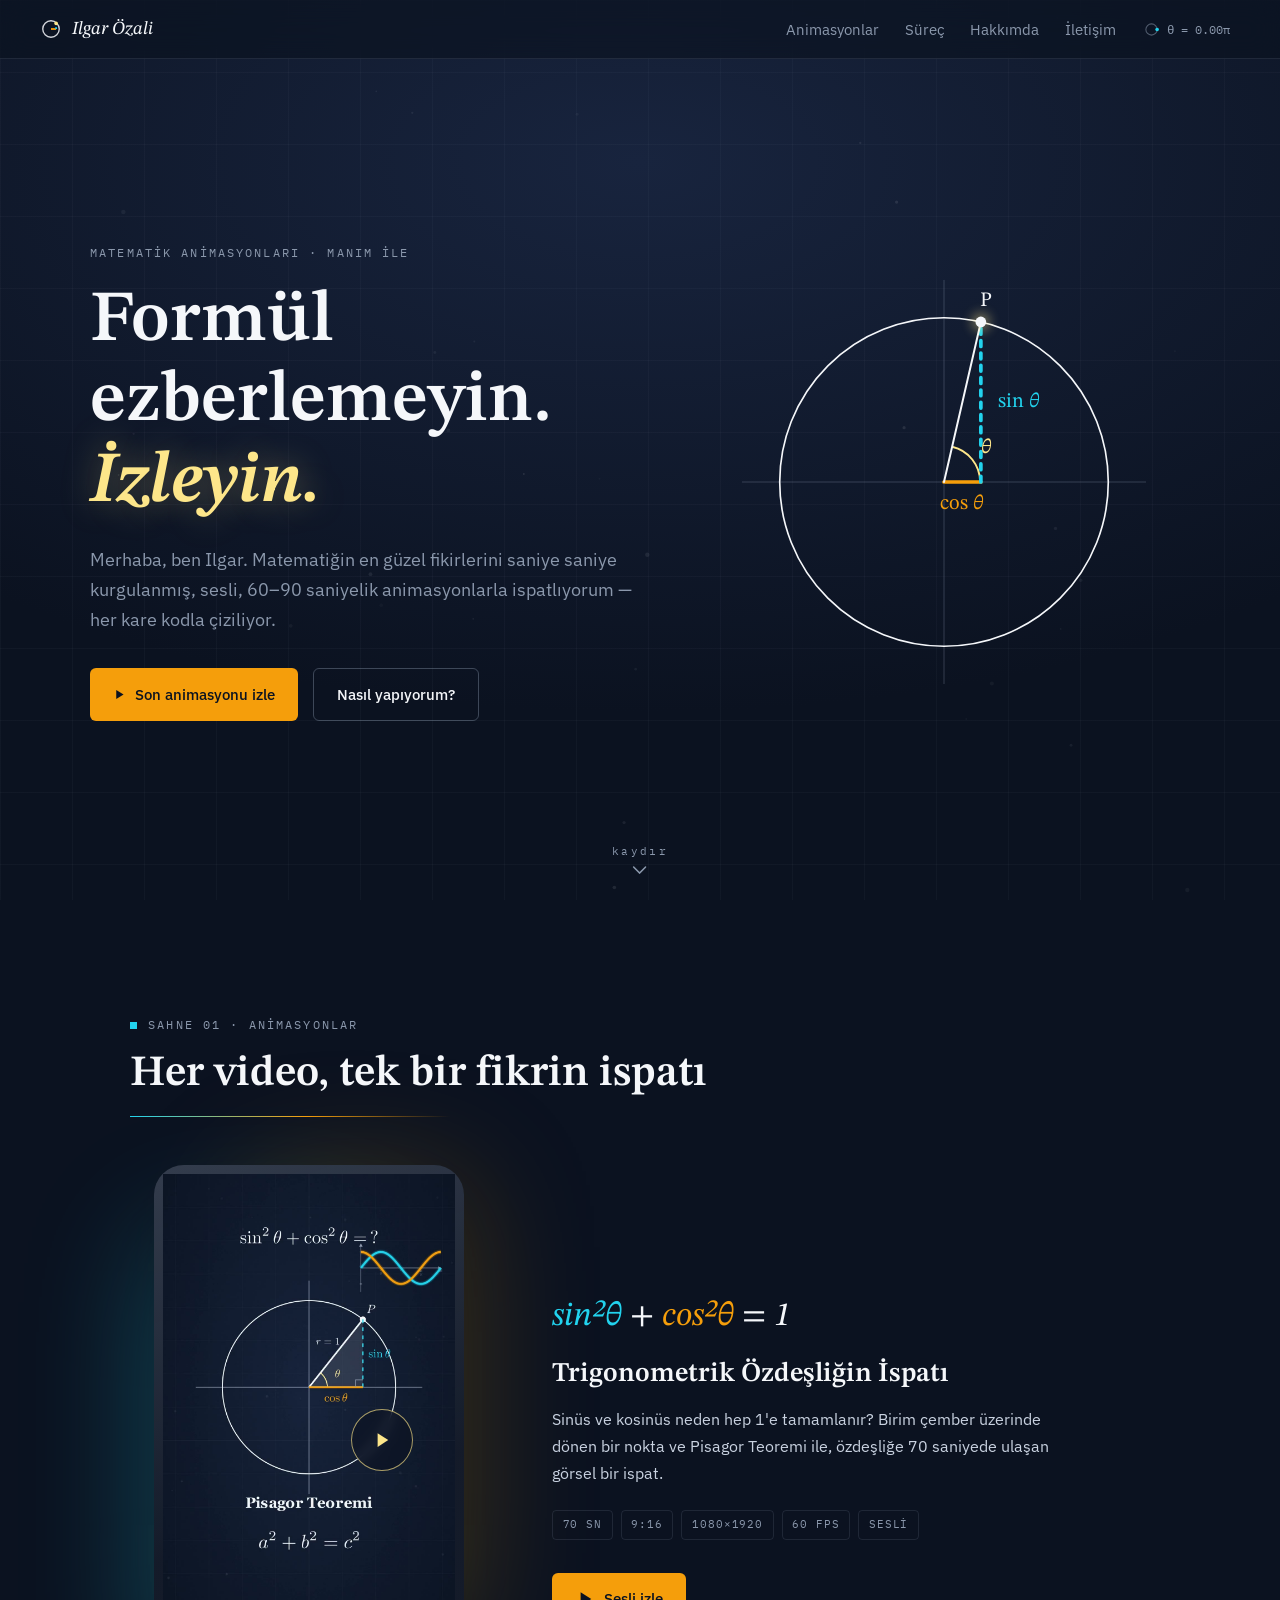
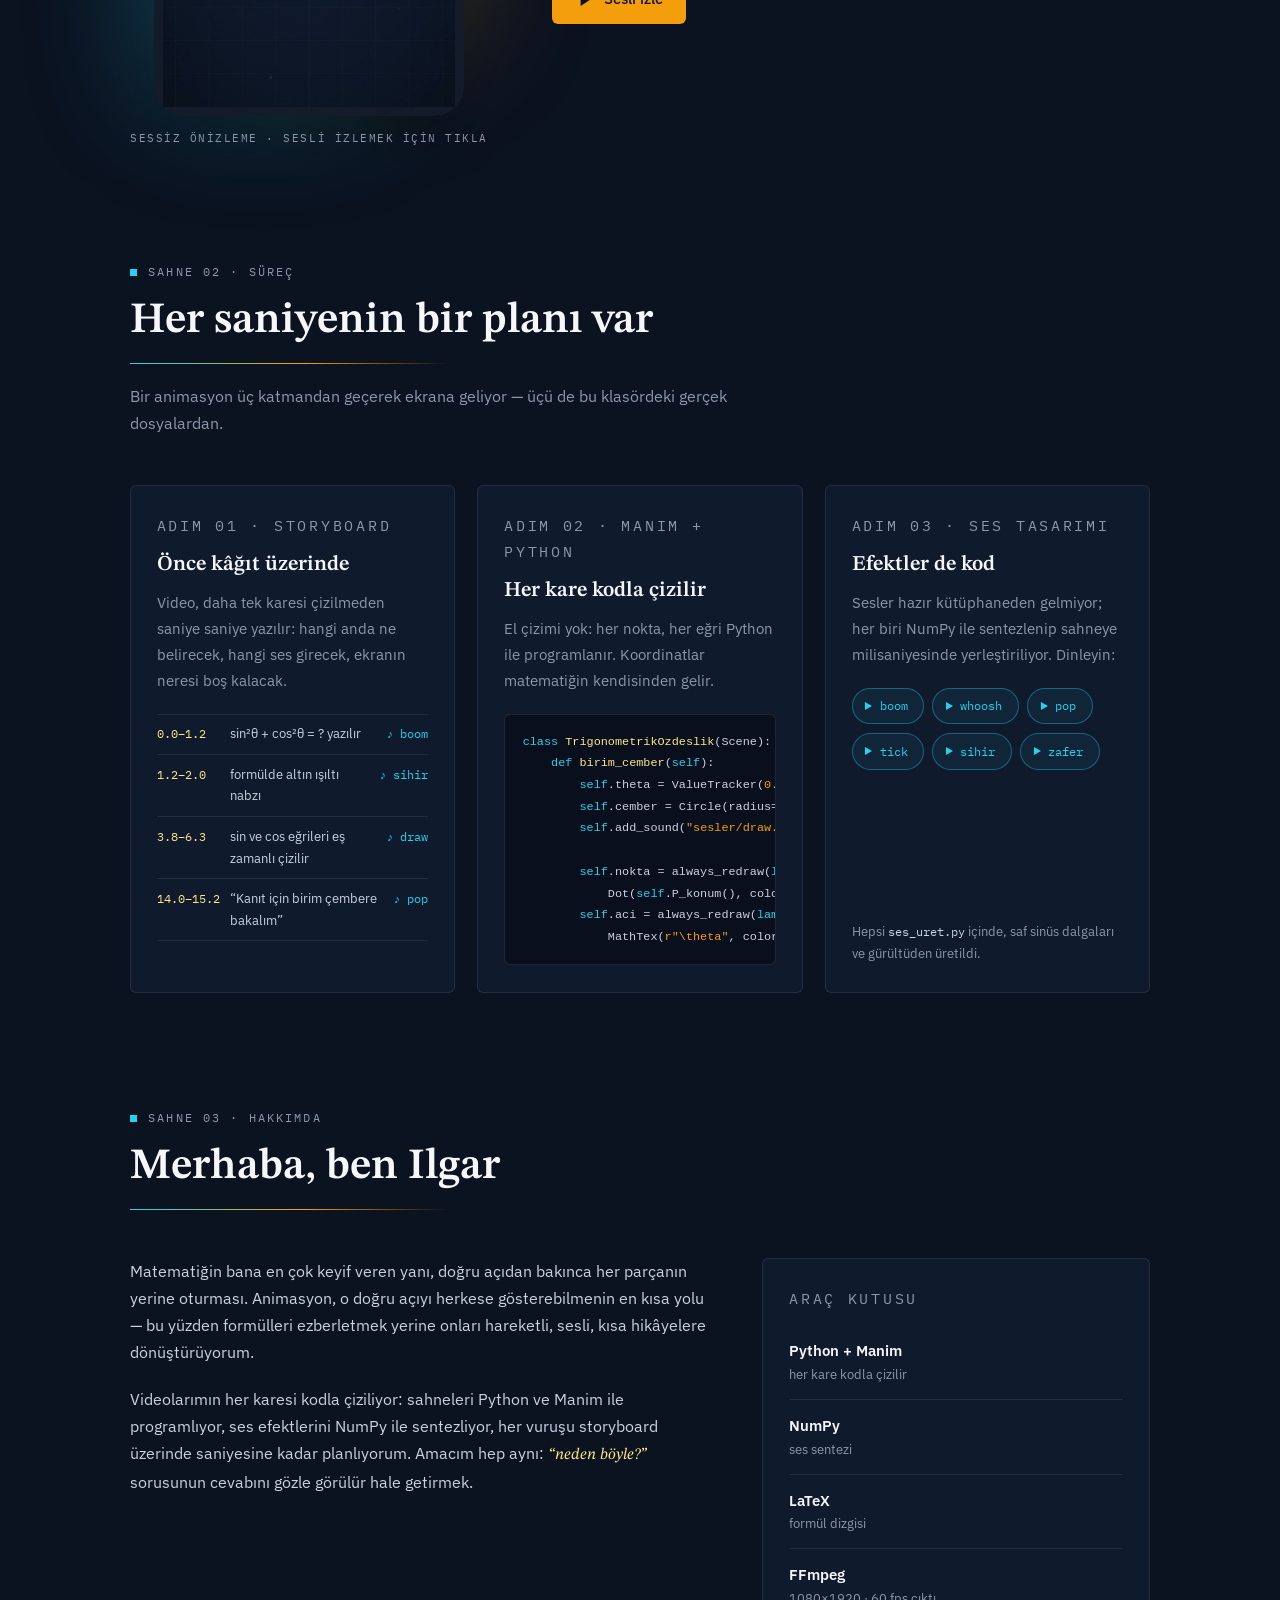
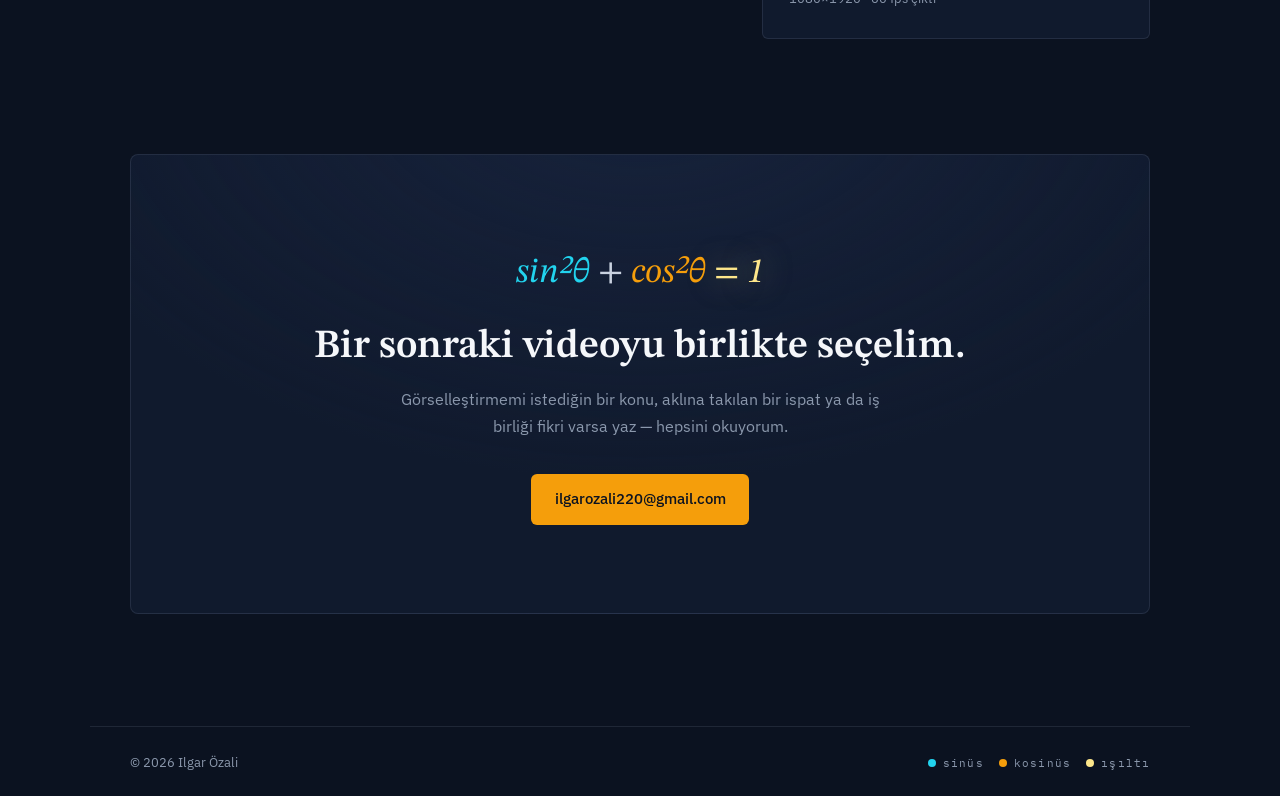
==== index.html @ e2c976b2 "Kişisel portfolyo sitesi: hero birim çember animasyonu, video galerisi, süreç ve iletişim bölümleri" ====
<!DOCTYPE html>
<html lang="tr">
<head>
  <meta charset="utf-8">
  <meta name="viewport" content="width=device-width, initial-scale=1">
  <!-- DÜZENLE: Adını kontrol et — sitede her yerde "Ilgar Özali" kullanıldı -->
  <title>Ilgar Özali — Matematik Animasyonları</title>
  <meta name="description" content="Matematiğin en güzel fikirlerini Manim ile 60–90 saniyelik sesli animasyonlara dönüştürüyorum. Ezber yok, görerek anlama var.">
  <meta name="theme-color" content="#0B1220">
  <meta property="og:title" content="Ilgar Özali — Matematik Animasyonları">
  <meta property="og:description" content="Formül ezberlemeyin. İzleyin. Manim ile saniye saniye kurgulanmış matematik animasyonları.">
  <meta property="og:type" content="website">
  <!-- DÜZENLE: yayına alınca aşağıdaki iki satırdaki adresi kendi site adresinle değiştir -->
  <meta property="og:image" content="videos/trigonometrik-ozdeslik.jpg">
  <link rel="icon" type="image/svg+xml" href="favicon.svg">
  <link rel="preconnect" href="https://fonts.googleapis.com">
  <link rel="preconnect" href="https://fonts.gstatic.com" crossorigin>
  <link href="https://fonts.googleapis.com/css2?family=IBM+Plex+Mono:wght@400;500&family=IBM+Plex+Sans:wght@400;500;600&family=STIX+Two+Text:ital,wght@0,400..700;1,400..700&display=swap" rel="stylesheet">
  <link rel="stylesheet" href="css/style.css">
</head>
<body>

<canvas id="parcaciklar" aria-hidden="true"></canvas>

<nav class="ust-bar">
  <a class="marka" href="#basi">
    <svg viewBox="0 0 24 24" width="22" height="22" aria-hidden="true">
      <circle cx="12" cy="12" r="9" fill="none" stroke="#F5F7FA" stroke-width="1.5" opacity=".85"/>
      <line x1="12" y1="12" x2="17.6" y2="12" stroke="#F59E0B" stroke-width="2"/>
      <line x1="17.6" y1="12" x2="17.6" y2="5.9" stroke="#22D3EE" stroke-width="2" stroke-dasharray="2 2.4"/>
      <circle cx="17.6" cy="5.9" r="2" fill="#FDE68A"/>
    </svg>
    <!-- DÜZENLE: adın -->
    <span>Ilgar Özali</span>
  </a>
  <div class="ust-bar-sag">
    <div class="baglantilar">
      <a href="#animasyonlar">Animasyonlar</a>
      <a href="#surec">Süreç</a>
      <a href="#hakkimda">Hakkımda</a>
      <a href="#iletisim">İletişim</a>
    </div>
    <div class="theta-metre" title="Sayfa ilerlemesi" aria-hidden="true">
      <svg viewBox="0 0 20 20" width="15" height="15">
        <circle cx="10" cy="10" r="7.5" fill="none" stroke="#8B98AC" stroke-width="1.4" opacity=".55"/>
        <circle id="theta-nokta" cx="17.5" cy="10" r="2.4" fill="#22D3EE"/>
      </svg>
      <span id="theta-deger">θ = 0.00π</span>
    </div>
  </div>
</nav>

<header class="kahraman" id="basi">
  <div class="kahraman-ic">
    <div class="kahraman-metin">
      <p class="gozkasi reveal">MATEMATİK ANİMASYONLARI · MANIM İLE</p>
      <h1 class="reveal" style="--d:.08s">Formül ezberlemeyin.<br><em>İzleyin.</em></h1>
      <p class="alt-baslik reveal" style="--d:.16s">
        Merhaba, ben Ilgar. Matematiğin en güzel fikirlerini saniye saniye kurgulanmış,
        sesli, 60–90 saniyelik animasyonlarla ispatlıyorum — her kare kodla çiziliyor.
      </p>
      <div class="cta-satiri reveal" style="--d:.24s">
        <button class="btn btn-birincil" data-video-ac="trigonometrik-ozdeslik">
          <svg viewBox="0 0 16 16" width="13" height="13" aria-hidden="true"><path d="M4 2.5v11l9-5.5z" fill="currentColor"/></svg>
          Son animasyonu izle
        </button>
        <a class="btn btn-ikincil" href="#surec">Nasıl yapıyorum?</a>
      </div>
    </div>
    <figure class="kahraman-gorsel" aria-label="Canlı birim çember animasyonu: dönen P noktasının sinüs ve kosinüs izdüşümleri">
      <svg id="birim-cember" viewBox="0 0 560 560">
        <g id="uc-eksenler">
          <line x1="34" y1="280" x2="526" y2="280"/>
          <line x1="280" y1="34" x2="280" y2="526"/>
        </g>
        <circle id="uc-cember" cx="280" cy="280" r="200"/>
        <g id="uc-dinamik">
          <path id="uc-arc" d=""/>
          <line id="uc-cos" x1="280" y1="280" x2="280" y2="280"/>
          <line id="uc-sin" x1="280" y1="280" x2="280" y2="280"/>
          <line id="uc-yaricap" x1="280" y1="280" x2="280" y2="280"/>
          <circle id="uc-glow" cx="280" cy="280" r="11"/>
          <circle id="uc-nokta" cx="280" cy="280" r="6.5"/>
          <text id="uc-p-l" class="uc-etiket uc-ink">P</text>
          <text id="uc-r-l" class="uc-etiket uc-ink"><tspan font-style="italic">r</tspan> = 1</text>
          <text id="uc-sin-l" class="uc-etiket uc-cyan">sin <tspan font-style="italic">θ</tspan></text>
          <text id="uc-cos-l" class="uc-etiket uc-amber">cos <tspan font-style="italic">θ</tspan></text>
          <text id="uc-theta-l" class="uc-etiket uc-gold" font-style="italic">θ</text>
        </g>
      </svg>
    </figure>
  </div>
  <a class="kaydir-ipucu" href="#animasyonlar" aria-label="Aşağı kaydır">
    <span>kaydır</span>
    <svg viewBox="0 0 14 8" width="14" height="8" aria-hidden="true"><path d="M1 1l6 6 6-6" fill="none" stroke="currentColor" stroke-width="1.6" stroke-linecap="round"/></svg>
  </a>
</header>

<main>

  <section id="animasyonlar" class="bolum">
    <header class="bolum-baslik reveal">
      <p class="gozkasi"><span class="tik"></span>SAHNE 01 · ANİMASYONLAR</p>
      <h2>Her video, tek bir fikrin ispatı</h2>
      <div class="cizgi"></div>
    </header>
    <div id="galeri"><!-- js/videos.js içeriğinden oluşturulur --></div>
  </section>

  <section id="surec" class="bolum">
    <header class="bolum-baslik reveal">
      <p class="gozkasi"><span class="tik"></span>SAHNE 02 · SÜREÇ</p>
      <h2>Her saniyenin bir planı var</h2>
      <div class="cizgi"></div>
      <p class="bolum-ozet">Bir animasyon üç katmandan geçerek ekrana geliyor — üçü de bu klasördeki gerçek dosyalardan.</p>
    </header>
    <div class="surec-izgara">
      <article class="kart reveal">
        <p class="adim-etiket">ADIM 01 · STORYBOARD</p>
        <h3>Önce kâğıt üzerinde</h3>
        <p>Video, daha tek karesi çizilmeden saniye saniye yazılır: hangi anda ne belirecek,
           hangi ses girecek, ekranın neresi boş kalacak.</p>
        <div class="sb-tablo" aria-label="Storyboard örneği">
          <div class="sb-satir"><span class="sb-zaman">0.0–1.2</span><span class="sb-eylem">sin²θ + cos²θ = ? yazılır</span><span class="sb-ses">♪ boom</span></div>
          <div class="sb-satir"><span class="sb-zaman">1.2–2.0</span><span class="sb-eylem">formülde altın ışıltı nabzı</span><span class="sb-ses">♪ sihir</span></div>
          <div class="sb-satir"><span class="sb-zaman">3.8–6.3</span><span class="sb-eylem">sin ve cos eğrileri eş zamanlı çizilir</span><span class="sb-ses">♪ draw</span></div>
          <div class="sb-satir"><span class="sb-zaman">14.0–15.2</span><span class="sb-eylem">“Kanıt için birim çembere bakalım”</span><span class="sb-ses">♪ pop</span></div>
        </div>
      </article>
      <article class="kart reveal" style="--d:.1s">
        <p class="adim-etiket">ADIM 02 · MANIM + PYTHON</p>
        <h3>Her kare kodla çizilir</h3>
        <p>El çizimi yok: her nokta, her eğri Python ile programlanır.
           Koordinatlar matematiğin kendisinden gelir.</p>
        <pre class="kod" aria-label="Manim kod örneği"><code><span class="c-kw">class</span> <span class="c-fn">TrigonometrikOzdeslik</span>(Scene):
    <span class="c-kw">def</span> <span class="c-fn">birim_cember</span>(<span class="c-kw">self</span>):
        <span class="c-kw">self</span>.theta = ValueTracker(<span class="c-sayi">0.9</span>)  <span class="c-yorum"># ~52°</span>
        <span class="c-kw">self</span>.cember = Circle(radius=R, color=INK)
        <span class="c-kw">self</span>.add_sound(<span class="c-str">"sesler/draw.wav"</span>, gain=<span class="c-sayi">-5</span>)

        <span class="c-kw">self</span>.nokta = always_redraw(<span class="c-kw">lambda</span>:
            Dot(<span class="c-kw">self</span>.P_konum(), color=INK))
        <span class="c-kw">self</span>.aci = always_redraw(<span class="c-kw">lambda</span>:
            MathTex(<span class="c-str">r"\theta"</span>, color=GOLD))</code></pre>
      </article>
      <article class="kart reveal" style="--d:.2s">
        <p class="adim-etiket">ADIM 03 · SES TASARIMI</p>
        <h3>Efektler de kod</h3>
        <p>Sesler hazır kütüphaneden gelmiyor; her biri NumPy ile sentezlenip
           sahneye milisaniyesinde yerleştiriliyor. Dinleyin:</p>
        <div class="ses-cipler">
          <button class="ses-cip" data-ses="sounds/boom.wav">boom</button>
          <button class="ses-cip" data-ses="sounds/whoosh.wav">whoosh</button>
          <button class="ses-cip" data-ses="sounds/pop_soft.wav">pop</button>
          <button class="ses-cip" data-ses="sounds/tick.wav">tick</button>
          <button class="ses-cip" data-ses="sounds/sihir.wav">sihir</button>
          <button class="ses-cip" data-ses="sounds/zafer.wav">zafer</button>
        </div>
        <p class="kart-dipnot">Hepsi <code>ses_uret.py</code> içinde, saf sinüs dalgaları ve gürültüden üretildi.</p>
      </article>
    </div>
  </section>

  <section id="hakkimda" class="bolum">
    <header class="bolum-baslik reveal">
      <p class="gozkasi"><span class="tik"></span>SAHNE 03 · HAKKIMDA</p>
      <h2>Merhaba, ben Ilgar</h2>
      <div class="cizgi"></div>
    </header>
    <div class="hakkimda-izgara">
      <div class="hakkimda-metin reveal">
        <!-- DÜZENLE: Aşağıdaki tanıtım taslağını kendine göre düzenle -->
        <p>Matematiğin bana en çok keyif veren yanı, doğru açıdan bakınca her parçanın
           yerine oturması. Animasyon, o doğru açıyı herkese gösterebilmenin en kısa yolu —
           bu yüzden formülleri ezberletmek yerine onları hareketli, sesli, kısa
           hikâyelere dönüştürüyorum.</p>
        <p>Videolarımın her karesi kodla çiziliyor: sahneleri Python ve Manim ile
           programlıyor, ses efektlerini NumPy ile sentezliyor, her vuruşu storyboard
           üzerinde saniyesine kadar planlıyorum. Amacım hep aynı: <em>“neden böyle?”</em>
           sorusunun cevabını gözle görülür hale getirmek.</p>
        <!-- DÜZENLE: Buraya kendinle ilgili bir paragraf ekleyebilirsin
             (ne okuyorsun / ne iş yapıyorsun, animasyona nasıl başladın, hedefin ne...) -->
      </div>
      <aside class="arac-kutusu kart reveal" style="--d:.12s">
        <p class="adim-etiket">ARAÇ KUTUSU</p>
        <ul>
          <li><strong>Python + Manim</strong><span>her kare kodla çizilir</span></li>
          <li><strong>NumPy</strong><span>ses sentezi</span></li>
          <li><strong>LaTeX</strong><span>formül dizgisi</span></li>
          <li><strong>FFmpeg</strong><span>1080×1920 · 60 fps çıktı</span></li>
        </ul>
      </aside>
    </div>
  </section>

  <section id="iletisim" class="bolum bolum-son">
    <div class="iletisim-ic reveal">
      <p class="imza-formul" aria-hidden="true"><span class="f-sin">sin²θ</span> + <span class="f-cos">cos²θ</span> <span class="f-esit">= 1</span></p>
      <h2>Bir sonraki videoyu birlikte seçelim.</h2>
      <p class="iletisim-metin">Görselleştirmemi istediğin bir konu, aklına takılan bir ispat
         ya da iş birliği fikri varsa yaz — hepsini okuyorum.</p>
      <div class="cta-satiri cta-orta">
        <a class="btn btn-birincil" href="mailto:ilgarozali220@gmail.com">ilgarozali220@gmail.com</a>
        <a class="btn btn-ikincil gizli" data-duzenle href="https://instagram.com/KULLANICIADIN">Instagram</a>
        <a class="btn btn-ikincil gizli" data-duzenle href="https://youtube.com/@KULLANICIADIN">YouTube</a>
        <!-- DÜZENLE: Sosyal medya butonları hazır ama gizli. Hesap adreslerini
             yukarıdaki href'lere yazıp "gizli" sınıfını silince görünür olurlar. -->
      </div>
    </div>
  </section>

</main>

<footer class="alt-bilgi">
  <!-- DÜZENLE: adın -->
  <p>© <span id="yil">2026</span> Ilgar Özali</p>
  <p class="palet-notu" title="Bu sitenin paleti, animasyonların paletiyle aynı">
    <span class="renk-nokta" style="background:#22D3EE"></span>sinüs
    <span class="renk-nokta" style="background:#F59E0B"></span>kosinüs
    <span class="renk-nokta" style="background:#FDE68A"></span>ışıltı
  </p>
</footer>

<div class="isik-kutusu" id="isik-kutusu" role="dialog" aria-modal="true" aria-label="Video oynatıcı" hidden>
  <div class="isik-arka" data-kapat></div>
  <figure class="isik-govde">
    <button class="isik-kapat" data-kapat aria-label="Kapat">×</button>
    <video id="isik-video" controls playsinline preload="metadata"></video>
    <figcaption id="isik-baslik"></figcaption>
  </figure>
</div>

<script src="js/videos.js"></script>
<script src="js/main.js"></script>
</body>
</html>
---- css/style.css ----
/* ============================================================
   Ilgar Özali — Matematik Animasyonları
   Palet, animasyonların kendi paletidir (storyboard.md):
   zemin #18243E→#0B1220 · mürekkep #F5F7FA · soluk #8B98AC
   sinüs #22D3EE · kosinüs #F59E0B · ışıltı #FDE68A
   ============================================================ */

:root {
  --zemin-koyu: #0B1220;
  --zemin-orta: #18243E;
  --murekkep: #F5F7FA;
  --govde-renk: #C9D2E0;
  --soluk: #8B98AC;
  --cyan: #22D3EE;
  --amber: #F59E0B;
  --altin: #FDE68A;
  --hat: rgba(139, 152, 172, .16);
  --panel: rgba(24, 36, 62, .48);
  --panel-koyu: rgba(8, 13, 24, .72);
  --sans: "IBM Plex Sans", system-ui, sans-serif;
  --serif: "STIX Two Text", Georgia, serif;
  --mono: "IBM Plex Mono", Consolas, monospace;
  --genislik: 1100px;
}

* { box-sizing: border-box; margin: 0; padding: 0; }

html {
  scroll-padding-top: 92px;
}
@media (prefers-reduced-motion: no-preference) {
  html { scroll-behavior: smooth; }
}

body {
  font-family: var(--sans);
  font-size: 1rem;
  line-height: 1.7;
  color: var(--govde-renk);
  background-color: var(--zemin-koyu);
  background-image: radial-gradient(120% 90% at 50% 18%, var(--zemin-orta) 0%, var(--zemin-koyu) 68%);
  background-attachment: fixed;
  overflow-x: hidden;
}

/* soluk ızgara dokusu — videolardaki gibi */
body::before {
  content: "";
  position: fixed;
  inset: 0;
  pointer-events: none;
  background-image:
    linear-gradient(rgba(139,152,172,.05) 1px, transparent 1px),
    linear-gradient(90deg, rgba(139,152,172,.05) 1px, transparent 1px);
  background-size: 72px 72px;
  z-index: 0;
}

#parcaciklar {
  position: fixed;
  inset: 0;
  width: 100%;
  height: 100%;
  pointer-events: none;
  z-index: 0;
}

::selection { background: rgba(245, 158, 11, .38); color: var(--murekkep); }

nav, header, main, footer { position: relative; z-index: 1; }

h1, h2, h3 {
  font-family: var(--serif);
  color: var(--murekkep);
  font-weight: 600;
  line-height: 1.12;
  text-wrap: balance;
}

a { color: inherit; }

button { font: inherit; color: inherit; background: none; border: none; cursor: pointer; }

:focus-visible {
  outline: 2px solid var(--cyan);
  outline-offset: 3px;
  border-radius: 2px;
}

.gizli { display: none !important; }

/* ---------------- üst bar ---------------- */

.ust-bar {
  position: fixed;
  top: 0; left: 0; right: 0;
  z-index: 40;
  display: flex;
  align-items: center;
  justify-content: space-between;
  gap: 1.5rem;
  padding: .85rem clamp(1.2rem, 4vw, 2.5rem);
  background: rgba(11, 18, 32, .62);
  backdrop-filter: blur(14px);
  -webkit-backdrop-filter: blur(14px);
  border-bottom: 1px solid var(--hat);
}

.marka {
  display: inline-flex;
  align-items: center;
  gap: .6rem;
  text-decoration: none;
  font-family: var(--serif);
  font-style: italic;
  font-size: 1.15rem;
  color: var(--murekkep);
}

.ust-bar-sag { display: flex; align-items: center; gap: 1.75rem; }

.baglantilar { display: flex; gap: 1.6rem; }

.baglantilar a {
  text-decoration: none;
  font-size: .92rem;
  color: var(--soluk);
  transition: color .25s ease;
}
.baglantilar a:hover { color: var(--cyan); }

.theta-metre {
  display: flex;
  align-items: center;
  gap: .5rem;
  font-family: var(--mono);
  font-size: .78rem;
  color: var(--soluk);
  font-variant-numeric: tabular-nums;
  min-width: 96px;
}

/* ---------------- kahraman (hero) ---------------- */

.kahraman {
  min-height: 100svh;
  display: flex;
  flex-direction: column;
  justify-content: center;
  padding: 7rem clamp(1.2rem, 4vw, 2.5rem) 3rem;
  position: relative;
}

.kahraman-ic {
  max-width: var(--genislik);
  margin: 0 auto;
  width: 100%;
  display: grid;
  grid-template-columns: 1.05fr .95fr;
  align-items: center;
  gap: clamp(2rem, 5vw, 4.5rem);
}

.gozkasi {
  font-family: var(--mono);
  font-size: .74rem;
  letter-spacing: .18em;
  color: var(--soluk);
  display: flex;
  align-items: center;
  gap: .7rem;
}

.tik {
  width: 7px; height: 7px;
  background: var(--cyan);
  display: inline-block;
  flex: none;
}

.kahraman h1 {
  font-size: clamp(2.7rem, 6.2vw, 4.5rem);
  margin: 1.1rem 0 1.4rem;
}

.kahraman h1 em {
  font-style: italic;
  color: var(--altin);
  text-shadow: 0 0 34px rgba(253, 230, 138, .35);
}

.alt-baslik {
  max-width: 34rem;
  font-size: 1.1rem;
  color: var(--soluk);
}

.cta-satiri {
  display: flex;
  flex-wrap: wrap;
  gap: .9rem;
  margin-top: 2.1rem;
}

.btn {
  display: inline-flex;
  align-items: center;
  gap: .55rem;
  padding: .78rem 1.45rem;
  border-radius: 6px;
  font-size: .95rem;
  font-weight: 500;
  text-decoration: none;
  transition: transform .2s ease, background .25s ease, border-color .25s ease, color .25s ease;
}

.btn-birincil {
  background: var(--amber);
  color: var(--zemin-koyu);
}
.btn-birincil:hover { background: #FFB534; transform: translateY(-1px); }

.btn-ikincil {
  border: 1px solid rgba(139, 152, 172, .4);
  color: var(--murekkep);
}
.btn-ikincil:hover { border-color: var(--cyan); color: var(--cyan); transform: translateY(-1px); }

/* birim çember svg */

.kahraman-gorsel { display: flex; justify-content: center; }

#birim-cember {
  width: min(460px, 100%);
  height: auto;
  overflow: visible;
}

#uc-eksenler line {
  stroke: rgba(139, 152, 172, .4);
  stroke-width: 1;
  opacity: 0;
  transition: opacity 1s ease .3s;
}

#uc-cember {
  fill: none;
  stroke: var(--murekkep);
  stroke-width: 2;
  stroke-dasharray: 1257;
  stroke-dashoffset: 1257;
  transition: stroke-dashoffset 1.7s cubic-bezier(.5, 0, .2, 1) .2s;
}

#uc-dinamik {
  opacity: 0;
  transition: opacity .9s ease 1.5s;
}

#birim-cember.cizildi #uc-cember { stroke-dashoffset: 0; }
#birim-cember.cizildi #uc-eksenler line { opacity: 1; }
#birim-cember.cizildi #uc-dinamik { opacity: 1; }

#uc-arc { fill: none; stroke: var(--altin); stroke-width: 2.4; }
#uc-cos { stroke: var(--amber); stroke-width: 4.5; stroke-linecap: round; }
#uc-sin { stroke: var(--cyan); stroke-width: 4.5; stroke-linecap: round; stroke-dasharray: 7 8; }
#uc-yaricap { stroke: var(--murekkep); stroke-width: 2.4; stroke-linecap: round; }
#uc-nokta { fill: var(--murekkep); }
#uc-glow { fill: var(--altin); opacity: .45; filter: blur(7px); }

.uc-etiket {
  font-family: var(--serif);
  font-size: 25px;
  text-anchor: middle;
  dominant-baseline: middle;
}
#uc-r-l { transition: opacity .45s ease; }
.uc-ink { fill: var(--murekkep); }
.uc-cyan { fill: var(--cyan); }
.uc-amber { fill: var(--amber); }
.uc-gold { fill: var(--altin); }

.kaydir-ipucu {
  position: absolute;
  left: 50%;
  bottom: 1.6rem;
  transform: translateX(-50%);
  display: flex;
  flex-direction: column;
  align-items: center;
  gap: .35rem;
  text-decoration: none;
  font-family: var(--mono);
  font-size: .7rem;
  letter-spacing: .22em;
  color: var(--soluk);
}
.kaydir-ipucu svg { animation: zipla 2.2s ease-in-out infinite; }

@keyframes zipla {
  0%, 100% { transform: translateY(0); opacity: .55; }
  50% { transform: translateY(5px); opacity: 1; }
}

/* ---------------- bölümler ---------------- */

.bolum {
  max-width: var(--genislik);
  margin: 0 auto;
  padding: clamp(4.5rem, 9vw, 7.5rem) clamp(1.2rem, 4vw, 2.5rem) 0;
}

.bolum-baslik { margin-bottom: 3rem; }

.bolum-baslik h2 {
  font-size: clamp(1.9rem, 3.8vw, 2.7rem);
  margin: .9rem 0 1.1rem;
}

.cizgi {
  height: 1px;
  background: linear-gradient(90deg, var(--cyan), var(--amber) 55%, transparent);
  transform-origin: left;
  transform: scaleX(0);
  transition: transform 1.1s cubic-bezier(.22, .61, .36, 1) .2s;
  max-width: 320px;
}
.reveal.in .cizgi, .bolum-baslik.in .cizgi { transform: scaleX(1); }

.bolum-ozet {
  margin-top: 1.2rem;
  color: var(--soluk);
  max-width: 40rem;
}

/* ---------------- galeri ---------------- */

.one-cikan {
  display: grid;
  grid-template-columns: auto 1fr;
  gap: clamp(2rem, 5vw, 4.5rem);
  align-items: center;
}

.telefon-sutun {
  display: flex;
  flex-direction: column;
  align-items: center;
  gap: .8rem;
}

.telefon {
  width: min(310px, 76vw);
  aspect-ratio: 9 / 16;
  border-radius: 30px;
  padding: 9px;
  background: linear-gradient(160deg, rgba(139,152,172,.32), rgba(139,152,172,.07) 60%);
  box-shadow:
    -48px 28px 130px -48px rgba(34, 211, 238, .3),
    48px -28px 130px -48px rgba(245, 158, 11, .26),
    0 24px 60px -24px rgba(0, 0, 0, .7);
  cursor: pointer;
  border: none;
  display: block;
  transition: transform .35s cubic-bezier(.22, .61, .36, 1);
}
.telefon:hover { transform: translateY(-5px); }

.telefon-ekran {
  position: relative;
  width: 100%;
  height: 100%;
  border-radius: 22px;
  overflow: hidden;
  background: var(--zemin-koyu);
}

.telefon-ekran video {
  width: 100%;
  height: 100%;
  object-fit: cover;
  display: block;
}

.oynat-rozeti {
  position: absolute;
  inset: 0;
  display: flex;
  align-items: center;
  justify-content: center;
  pointer-events: none;
}

.oynat-rozeti span {
  width: 62px; height: 62px;
  border-radius: 50%;
  display: flex;
  align-items: center;
  justify-content: center;
  background: rgba(11, 18, 32, .55);
  border: 1px solid rgba(253, 230, 138, .65);
  backdrop-filter: blur(6px);
  -webkit-backdrop-filter: blur(6px);
  color: var(--altin);
  transition: transform .3s ease, background .3s ease;
}
.telefon:hover .oynat-rozeti span { transform: scale(1.12); background: rgba(11, 18, 32, .75); }

.telefon-notu {
  font-family: var(--mono);
  font-size: .68rem;
  letter-spacing: .14em;
  color: var(--soluk);
}

.video-meta .formul {
  font-family: var(--serif);
  font-style: italic;
  font-size: clamp(1.6rem, 3vw, 2.1rem);
  color: var(--murekkep);
  margin-bottom: .9rem;
}
.f-sin { color: var(--cyan); }
.f-cos { color: var(--amber); }
.f-esit { color: var(--murekkep); }

.video-meta h3 {
  font-size: clamp(1.3rem, 2.4vw, 1.7rem);
  margin-bottom: 1rem;
}

.video-meta .aciklama {
  max-width: 32rem;
  margin-bottom: 1.4rem;
}

.etiket-satiri {
  display: flex;
  flex-wrap: wrap;
  gap: .5rem;
  margin-bottom: 1.8rem;
}

.etiket {
  font-family: var(--mono);
  font-size: .7rem;
  letter-spacing: .08em;
  color: var(--soluk);
  border: 1px solid var(--hat);
  border-radius: 4px;
  padding: .28rem .6rem;
}

.galeri-izgara {
  display: grid;
  grid-template-columns: repeat(auto-fill, minmax(230px, 1fr));
  gap: 2rem;
  margin-top: 4rem;
}

.galeri-izgara .telefon { width: 100%; }

.izgara-baslik {
  font-family: var(--serif);
  font-size: 1.05rem;
  color: var(--murekkep);
  margin-top: .35rem;
  text-align: center;
}

/* ---------------- süreç ---------------- */

.surec-izgara {
  display: grid;
  grid-template-columns: repeat(3, 1fr);
  gap: 1.4rem;
}

.kart {
  background: var(--panel);
  border: 1px solid var(--hat);
  border-radius: 6px;
  padding: 1.7rem 1.6rem;
  display: flex;
  flex-direction: column;
  gap: .85rem;
  min-width: 0; /* grid içinde kod bloğunun min-content'i karta genişlik dayatmasın */
}

.video-meta { min-width: 0; }

.adim-etiket {
  font-family: var(--mono);
  font-size: .68rem;
  letter-spacing: .18em;
  color: var(--cyan);
}

.kart h3 { font-size: 1.32rem; }

.kart > p { font-size: .95rem; color: var(--soluk); }

.kart-dipnot {
  font-size: .8rem !important;
  margin-top: auto;
}
.kart-dipnot code { font-family: var(--mono); color: var(--govde-renk); font-size: .78rem; }

.sb-tablo {
  margin-top: .4rem;
  border-top: 1px solid var(--hat);
  font-size: .8rem;
}

.sb-satir {
  display: grid;
  grid-template-columns: 62px 1fr auto;
  gap: .7rem;
  padding: .55rem 0;
  border-bottom: 1px solid var(--hat);
  align-items: baseline;
}

.sb-zaman { font-family: var(--mono); font-size: .72rem; color: var(--altin); white-space: nowrap; }
.sb-eylem { color: var(--govde-renk); }
.sb-ses { font-family: var(--mono); font-size: .72rem; color: var(--cyan); white-space: nowrap; }

.kod {
  background: var(--panel-koyu);
  border: 1px solid var(--hat);
  border-radius: 6px;
  padding: 1rem 1.1rem;
  overflow-x: auto;
  font-family: var(--mono);
  font-size: .74rem;
  line-height: 1.75;
  color: var(--govde-renk);
  margin-top: .4rem;
}

.c-kw { color: var(--cyan); }
.c-fn { color: var(--altin); }
.c-str { color: var(--amber); }
.c-sayi { color: var(--amber); }
.c-yorum { color: rgba(139, 152, 172, .75); font-style: italic; }

.ses-cipler {
  display: flex;
  flex-wrap: wrap;
  gap: .55rem;
  margin-top: .4rem;
}

.ses-cip {
  font-family: var(--mono);
  font-size: .78rem;
  color: var(--cyan);
  border: 1px solid rgba(34, 211, 238, .38);
  background: rgba(34, 211, 238, .06);
  border-radius: 999px;
  padding: .42rem .95rem .42rem .8rem;
  display: inline-flex;
  align-items: center;
  gap: .45rem;
  transition: background .25s ease, border-color .25s ease, transform .15s ease;
}
.ses-cip::before {
  content: "";
  width: 0; height: 0;
  border-left: 7px solid currentColor;
  border-top: 4.5px solid transparent;
  border-bottom: 4.5px solid transparent;
  display: inline-block;
}
.ses-cip:hover { border-color: var(--cyan); background: rgba(34, 211, 238, .13); }
.ses-cip.caliyor { animation: nabiz .5s ease; background: rgba(34, 211, 238, .18); border-color: var(--cyan); }

@keyframes nabiz {
  0% { transform: scale(1); }
  35% { transform: scale(1.07); }
  100% { transform: scale(1); }
}

/* ---------------- hakkımda ---------------- */

.hakkimda-izgara {
  display: grid;
  grid-template-columns: 1.5fr 1fr;
  gap: clamp(1.5rem, 4vw, 3.5rem);
  align-items: start;
}

.hakkimda-metin p { max-width: 36rem; }
.hakkimda-metin p + p { margin-top: 1.2rem; }
.hakkimda-metin em { color: var(--altin); font-family: var(--serif); }

.arac-kutusu ul { list-style: none; display: flex; flex-direction: column; }

.arac-kutusu li {
  display: flex;
  flex-direction: column;
  padding: .8rem 0;
  border-bottom: 1px solid var(--hat);
}
.arac-kutusu li:last-child { border-bottom: none; padding-bottom: 0; }

.arac-kutusu strong { color: var(--murekkep); font-weight: 600; font-size: .95rem; }
.arac-kutusu span { font-size: .82rem; color: var(--soluk); }

/* ---------------- iletişim ---------------- */

.bolum-son { padding-bottom: clamp(4.5rem, 9vw, 7rem); }

.iletisim-ic {
  text-align: center;
  padding: clamp(3rem, 7vw, 5.5rem) clamp(1.2rem, 5vw, 4rem);
  border: 1px solid var(--hat);
  border-radius: 8px;
  background:
    radial-gradient(90% 130% at 50% -20%, rgba(24, 36, 62, .9), transparent 70%),
    var(--panel);
}

.imza-formul {
  font-family: var(--serif);
  font-style: italic;
  font-size: clamp(1.5rem, 3.4vw, 2.2rem);
  margin-bottom: 1.4rem;
}
.imza-formul .f-esit {
  color: var(--altin);
  text-shadow: 0 0 30px rgba(253, 230, 138, .5);
}

.iletisim-ic h2 { font-size: clamp(1.8rem, 3.6vw, 2.5rem); margin-bottom: 1rem; }

.iletisim-metin {
  max-width: 30rem;
  margin: 0 auto;
  color: var(--soluk);
}

.cta-orta { justify-content: center; }

/* ---------------- alt bilgi ---------------- */

.alt-bilgi {
  max-width: var(--genislik);
  margin: 0 auto;
  padding: 1.6rem clamp(1.2rem, 4vw, 2.5rem) 2rem;
  border-top: 1px solid var(--hat);
  display: flex;
  flex-wrap: wrap;
  justify-content: space-between;
  gap: 1rem;
  font-size: .8rem;
  color: var(--soluk);
}

.palet-notu {
  font-family: var(--mono);
  font-size: .7rem;
  letter-spacing: .1em;
  display: flex;
  align-items: center;
  gap: .45rem;
}

.renk-nokta {
  width: 8px; height: 8px;
  border-radius: 50%;
  display: inline-block;
  margin-left: .5rem;
}
.palet-notu .renk-nokta:first-child { margin-left: 0; }

/* ---------------- ışık kutusu (lightbox) ---------------- */

.isik-kutusu {
  position: fixed;
  inset: 0;
  z-index: 60;
  display: flex;
  align-items: center;
  justify-content: center;
  padding: 1.2rem;
}
.isik-kutusu[hidden] { display: none; }

.isik-arka {
  position: absolute;
  inset: 0;
  background: rgba(5, 9, 17, .85);
  backdrop-filter: blur(10px);
  -webkit-backdrop-filter: blur(10px);
}

.isik-govde {
  position: relative;
  z-index: 1;
  display: flex;
  flex-direction: column;
  gap: .7rem;
  max-height: 100%;
}

.isik-govde video {
  height: min(84vh, 900px);
  max-width: min(92vw, calc(84vh * 9 / 16));
  aspect-ratio: 9 / 16;
  border-radius: 14px;
  background: #000;
  border: 1px solid var(--hat);
  display: block;
}

.isik-govde figcaption {
  font-family: var(--mono);
  font-size: .75rem;
  letter-spacing: .1em;
  color: var(--soluk);
  text-align: center;
}

.isik-kapat {
  position: absolute;
  top: -14px;
  right: -14px;
  width: 40px; height: 40px;
  border-radius: 50%;
  background: var(--zemin-orta);
  border: 1px solid rgba(139, 152, 172, .4);
  color: var(--murekkep);
  font-size: 1.35rem;
  line-height: 1;
  display: flex;
  align-items: center;
  justify-content: center;
  transition: border-color .2s ease, color .2s ease;
}
.isik-kapat:hover { border-color: var(--amber); color: var(--amber); }

/* ---------------- reveal animasyonları ---------------- */

.reveal {
  opacity: 0;
  transform: translateY(24px);
  transition: opacity .75s ease var(--d, 0s), transform .75s cubic-bezier(.22, .61, .36, 1) var(--d, 0s);
}
.reveal.in { opacity: 1; transform: none; }

/* ---------------- duyarlılık ---------------- */

@media (max-width: 900px) {
  .kahraman-ic { grid-template-columns: 1fr; }
  .kahraman { padding-top: 6.5rem; }
  .kahraman-gorsel { order: 2; margin-top: 1rem; }
  #birim-cember { width: min(360px, 88vw); }
  .surec-izgara { grid-template-columns: 1fr; }
  .one-cikan { grid-template-columns: 1fr; justify-items: center; }
  .video-meta { text-align: center; }
  .video-meta .aciklama { margin-left: auto; margin-right: auto; }
  .etiket-satiri, .video-meta .cta-satiri { justify-content: center; }
  .hakkimda-izgara { grid-template-columns: 1fr; }
}

@media (max-width: 720px) {
  .baglantilar { display: none; }
  .kaydir-ipucu { display: none; }
}

/* ---------------- azaltılmış hareket ---------------- */

@media (prefers-reduced-motion: reduce) {
  .reveal { opacity: 1; transform: none; transition: none; }
  .cizgi { transform: scaleX(1); transition: none; }
  #uc-cember { stroke-dashoffset: 0; transition: none; }
  #uc-eksenler line, #uc-dinamik { opacity: 1; transition: none; }
  .kaydir-ipucu svg { animation: none; }
  .ses-cip.caliyor { animation: none; }
  .btn, .telefon { transition: none; }
}
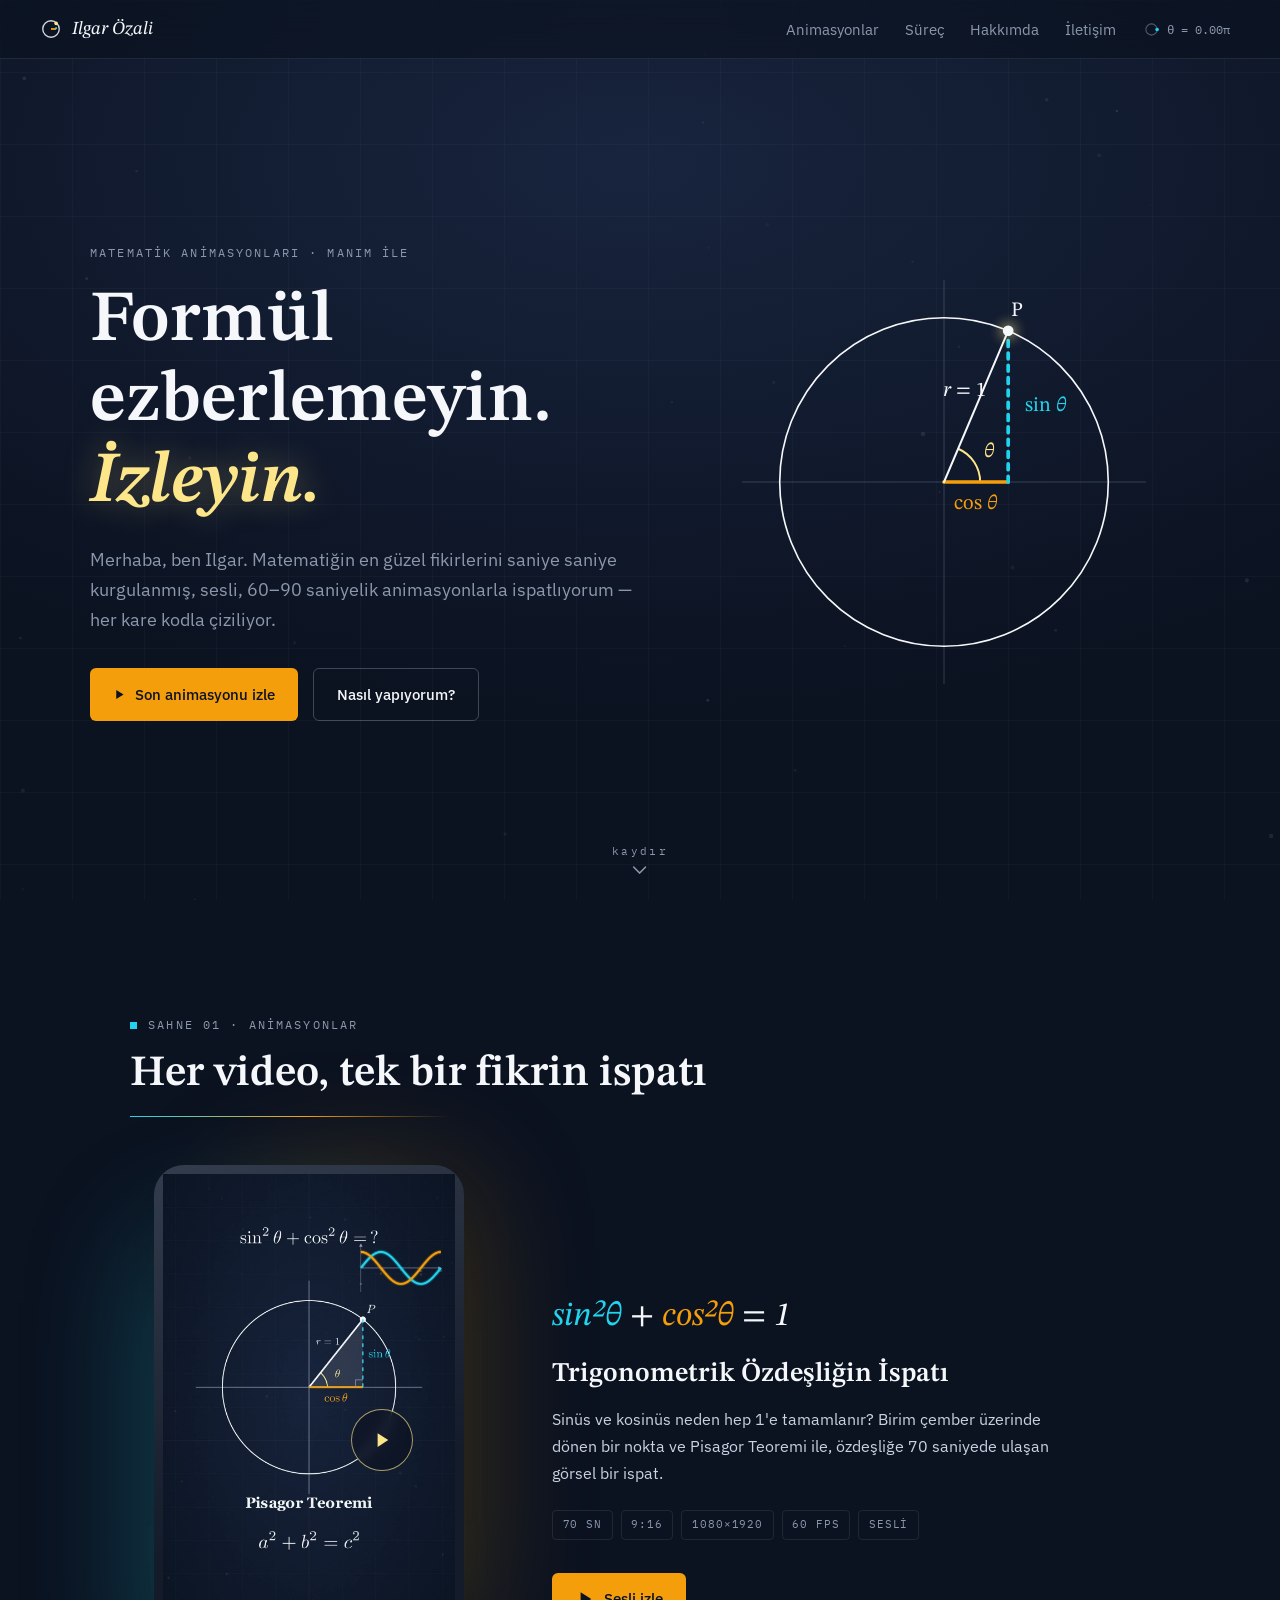
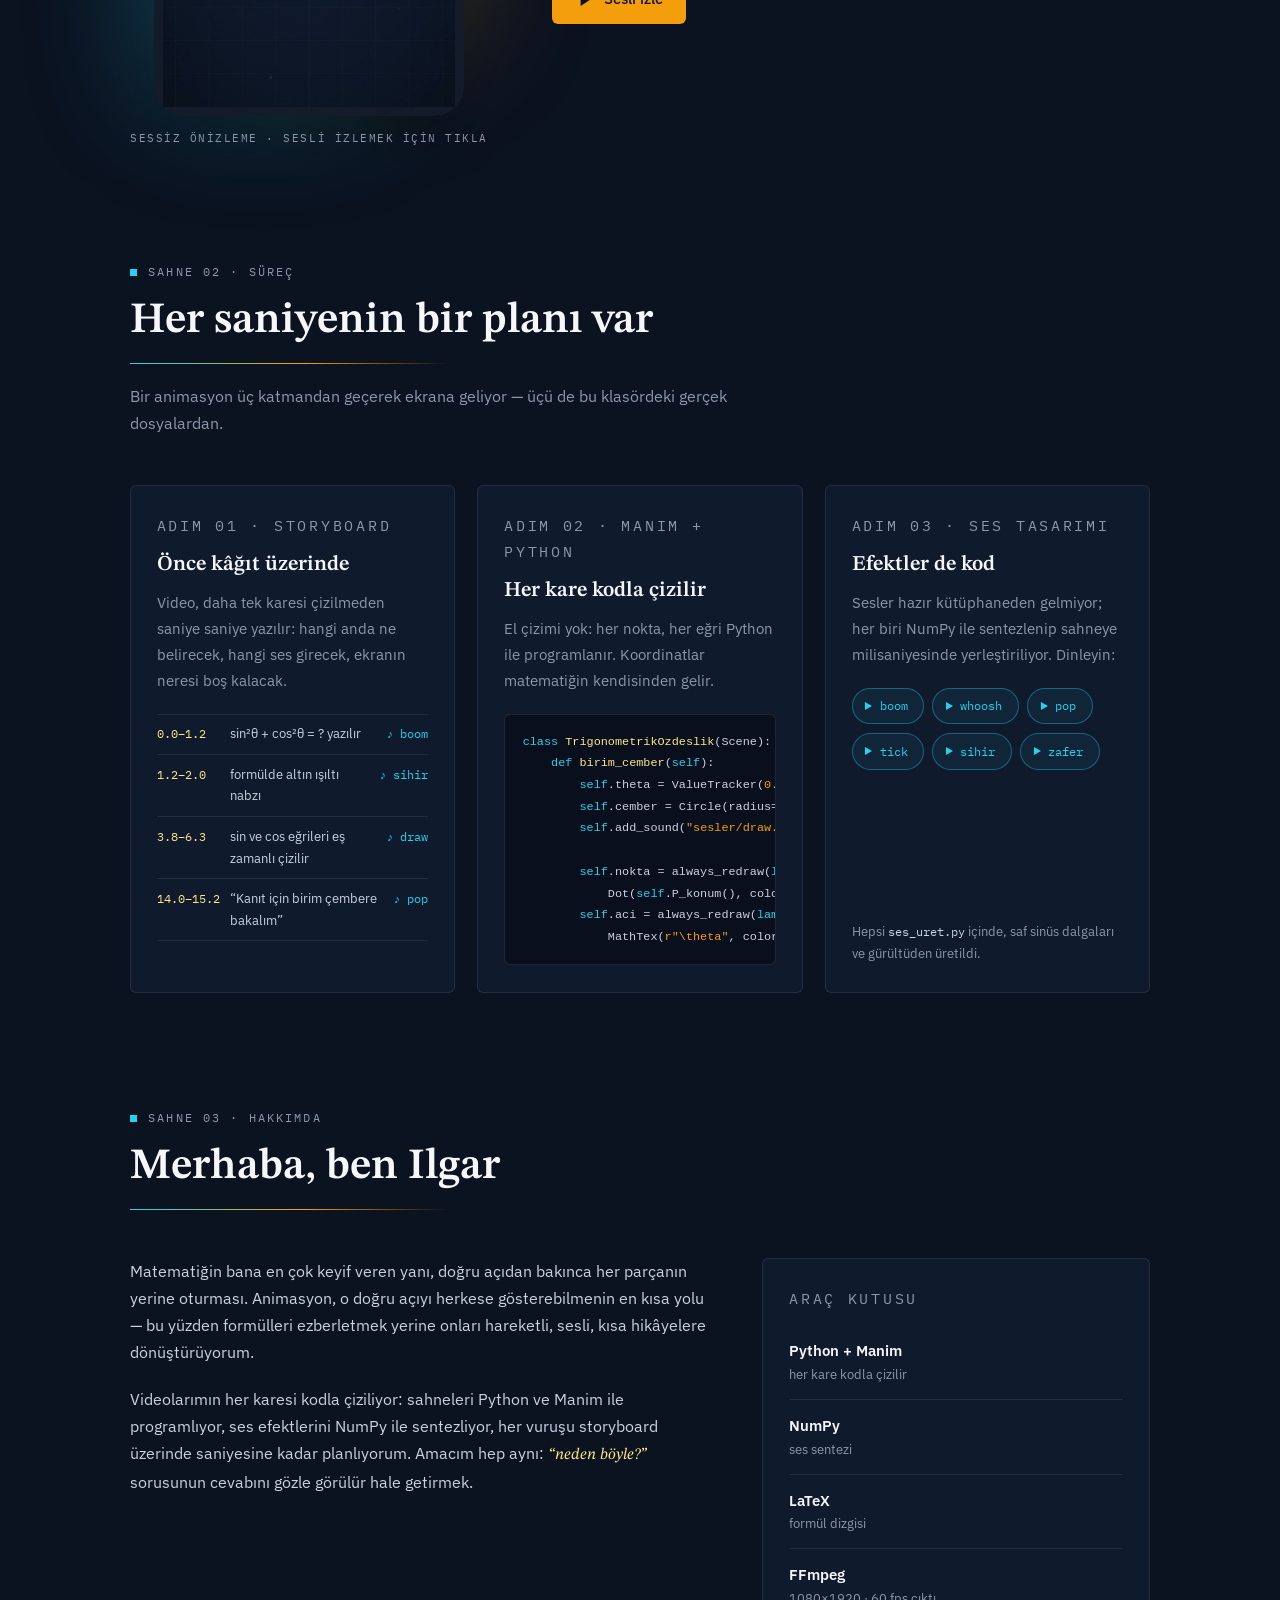
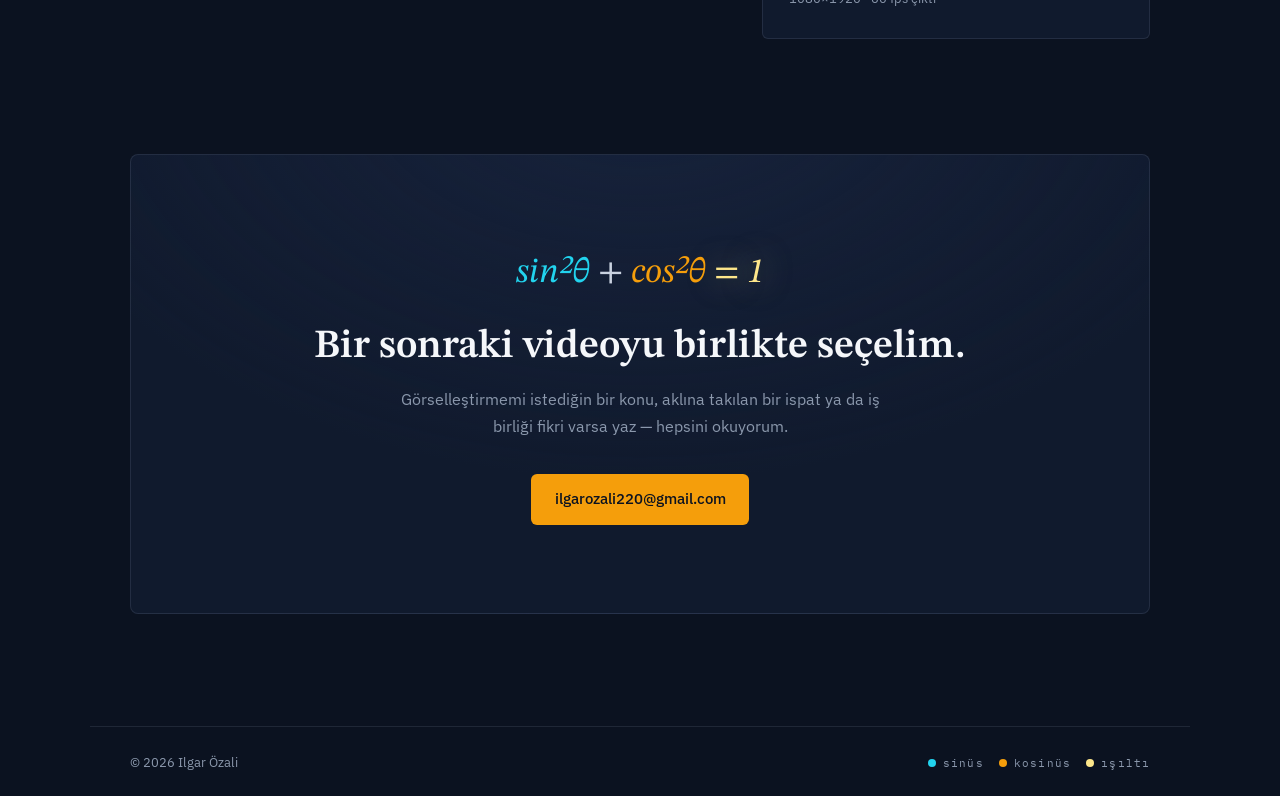
==== commit d505c74e: "og: meta etiketlerine canlı site adresi eklendi" ====
--- a/index.html
+++ b/index.html
@@ -10,8 +10,8 @@
   <meta property="og:title" content="Ilgar Özali — Matematik Animasyonları">
   <meta property="og:description" content="Formül ezberlemeyin. İzleyin. Manim ile saniye saniye kurgulanmış matematik animasyonları.">
   <meta property="og:type" content="website">
-  <!-- DÜZENLE: yayına alınca aşağıdaki iki satırdaki adresi kendi site adresinle değiştir -->
-  <meta property="og:image" content="videos/trigonometrik-ozdeslik.jpg">
+  <meta property="og:url" content="https://ilgarozali.github.io/">
+  <meta property="og:image" content="https://ilgarozali.github.io/videos/trigonometrik-ozdeslik.jpg">
   <link rel="icon" type="image/svg+xml" href="favicon.svg">
   <link rel="preconnect" href="https://fonts.googleapis.com">
   <link rel="preconnect" href="https://fonts.gstatic.com" crossorigin>
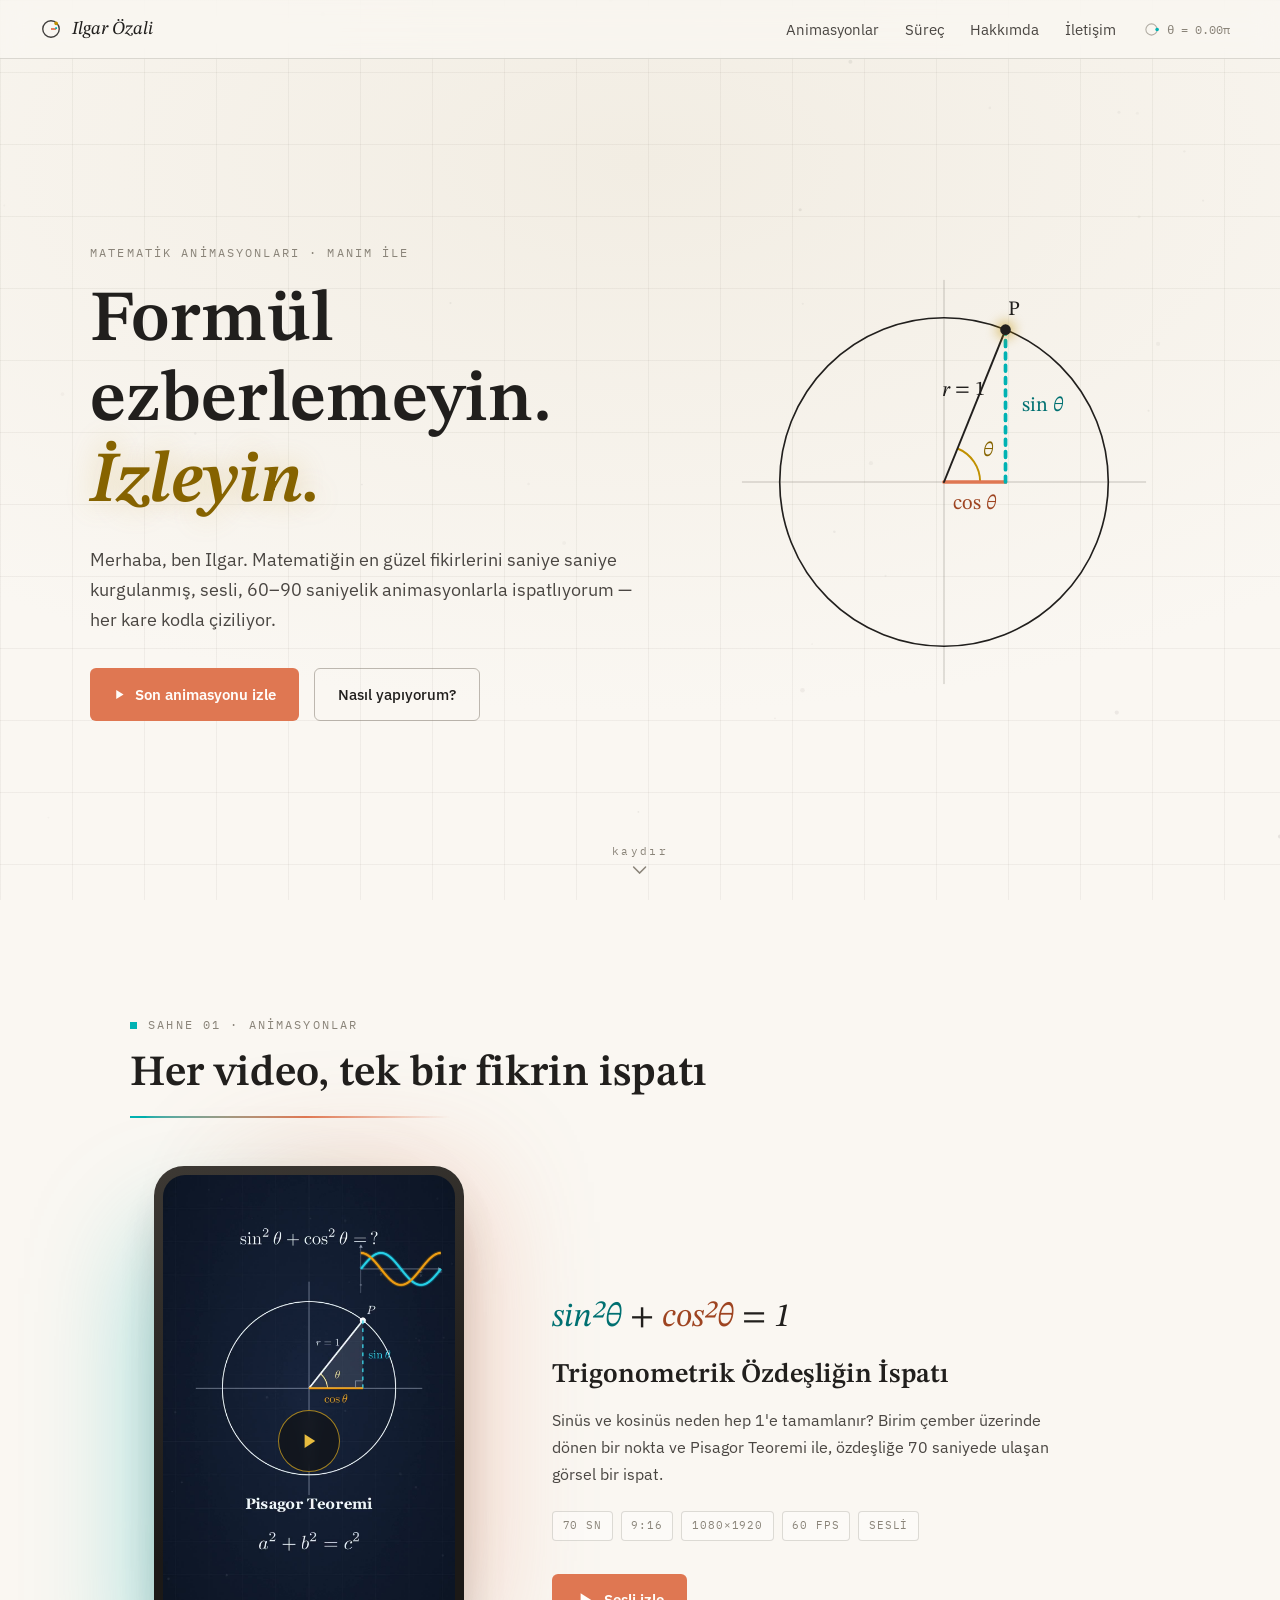
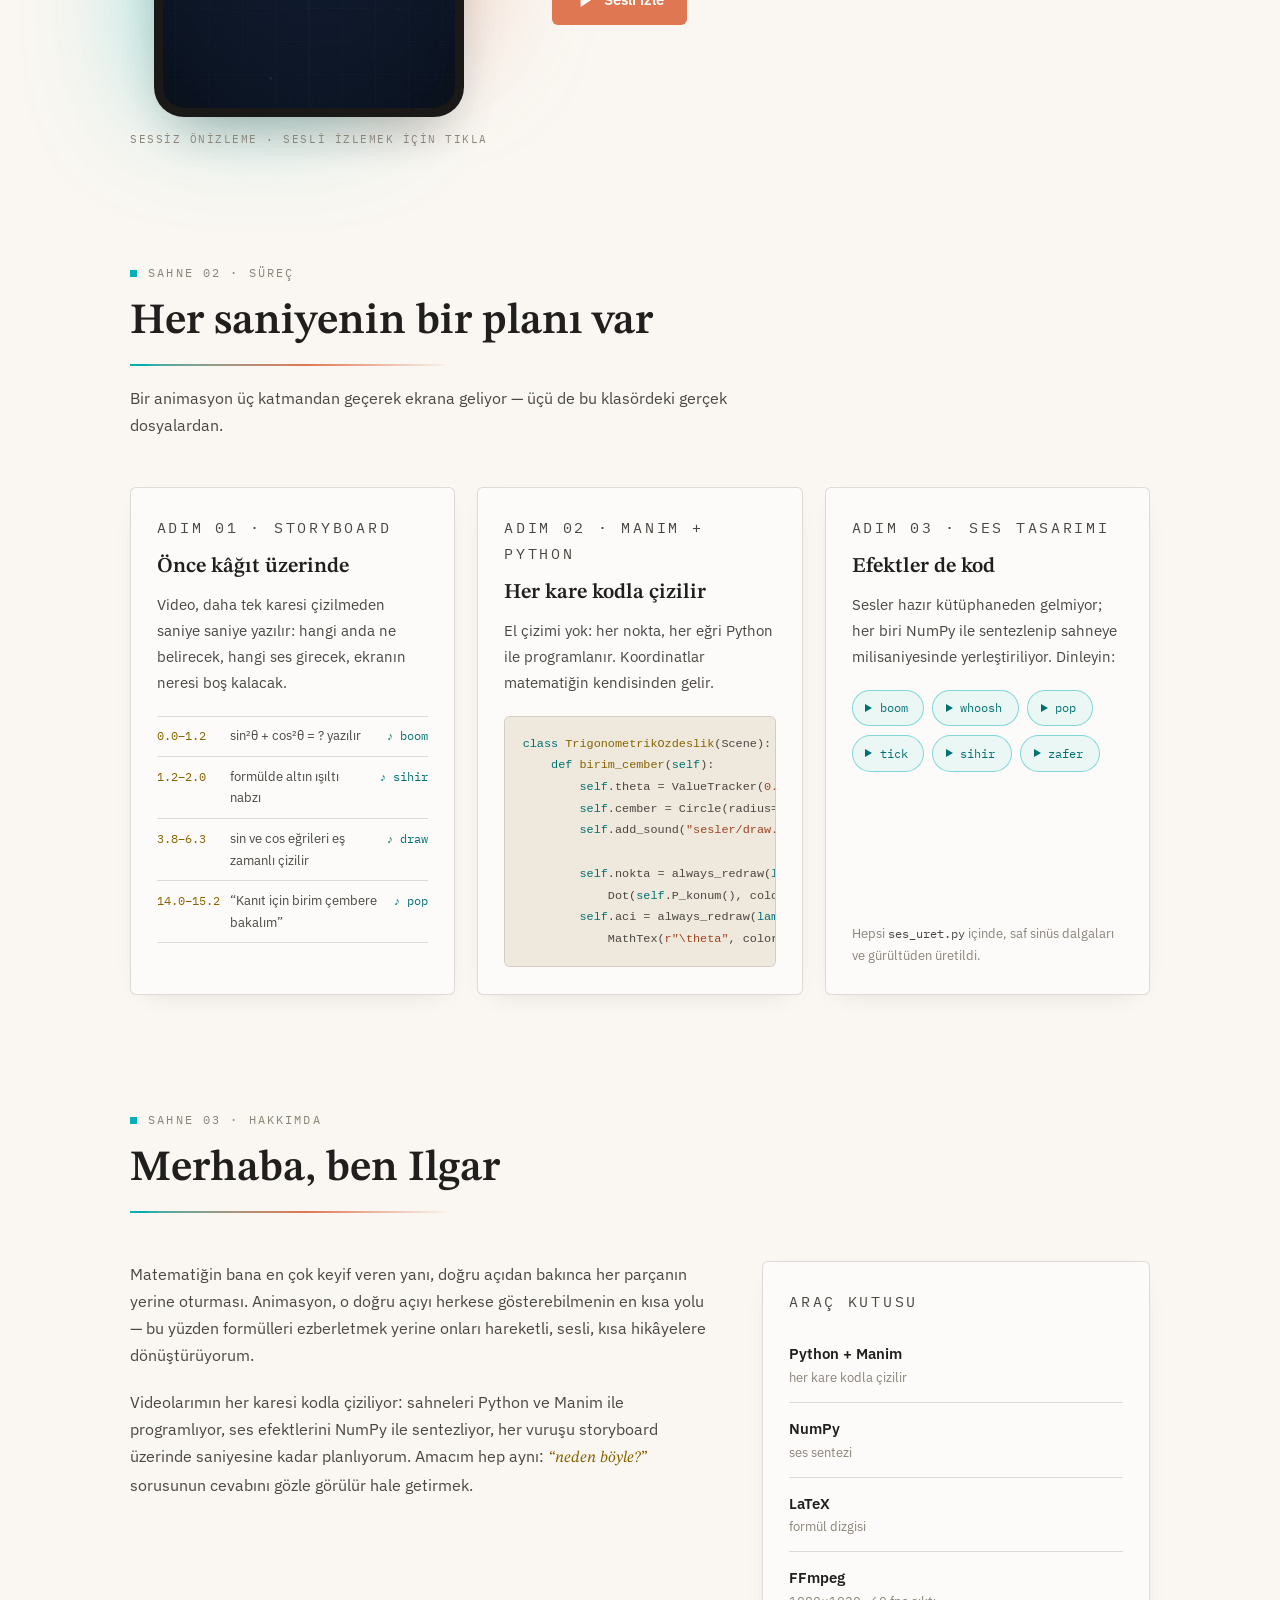
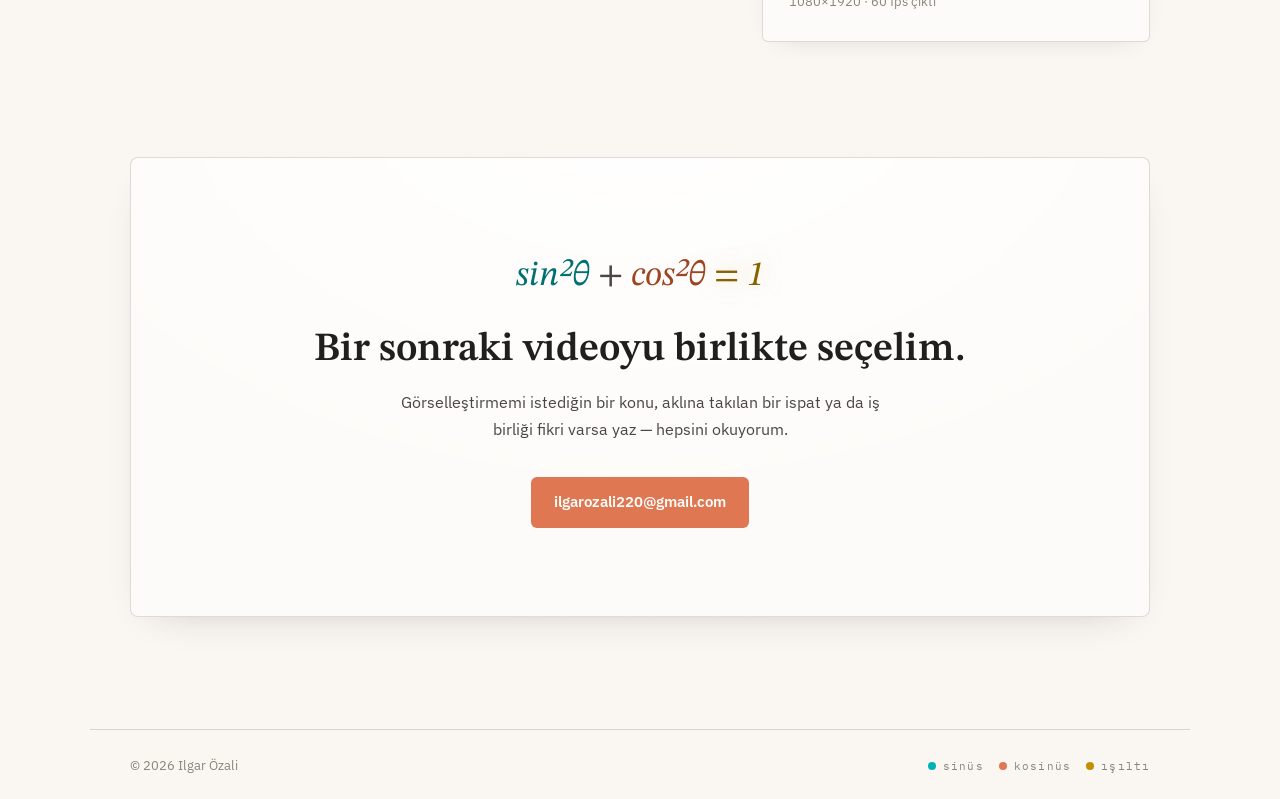
==== commit 9b8aa863: "Tasarım yenilendi: sıcak krem zemin + OKLCH paleti (teal sinüs, mercan kosinüs, altın ışıltı)" ====
--- a/index.html
+++ b/index.html
@@ -6,7 +6,7 @@
   <!-- DÜZENLE: Adını kontrol et — sitede her yerde "Ilgar Özali" kullanıldı -->
   <title>Ilgar Özali — Matematik Animasyonları</title>
   <meta name="description" content="Matematiğin en güzel fikirlerini Manim ile 60–90 saniyelik sesli animasyonlara dönüştürüyorum. Ezber yok, görerek anlama var.">
-  <meta name="theme-color" content="#0B1220">
+  <meta name="theme-color" content="#FAF7F2">
   <meta property="og:title" content="Ilgar Özali — Matematik Animasyonları">
   <meta property="og:description" content="Formül ezberlemeyin. İzleyin. Manim ile saniye saniye kurgulanmış matematik animasyonları.">
   <meta property="og:type" content="website">
@@ -25,10 +25,10 @@
 <nav class="ust-bar">
   <a class="marka" href="#basi">
     <svg viewBox="0 0 24 24" width="22" height="22" aria-hidden="true">
-      <circle cx="12" cy="12" r="9" fill="none" stroke="#F5F7FA" stroke-width="1.5" opacity=".85"/>
-      <line x1="12" y1="12" x2="17.6" y2="12" stroke="#F59E0B" stroke-width="2"/>
-      <line x1="17.6" y1="12" x2="17.6" y2="5.9" stroke="#22D3EE" stroke-width="2" stroke-dasharray="2 2.4"/>
-      <circle cx="17.6" cy="5.9" r="2" fill="#FDE68A"/>
+      <circle cx="12" cy="12" r="9" fill="none" stroke="#211F1D" stroke-width="1.5" opacity=".85"/>
+      <line x1="12" y1="12" x2="17.6" y2="12" stroke="#DF7752" stroke-width="2"/>
+      <line x1="17.6" y1="12" x2="17.6" y2="5.9" stroke="#00B2B3" stroke-width="2" stroke-dasharray="2 2.4"/>
+      <circle cx="17.6" cy="5.9" r="2" fill="#C09000"/>
     </svg>
     <!-- DÜZENLE: adın -->
     <span>Ilgar Özali</span>
@@ -42,8 +42,8 @@
     </div>
     <div class="theta-metre" title="Sayfa ilerlemesi" aria-hidden="true">
       <svg viewBox="0 0 20 20" width="15" height="15">
-        <circle cx="10" cy="10" r="7.5" fill="none" stroke="#8B98AC" stroke-width="1.4" opacity=".55"/>
-        <circle id="theta-nokta" cx="17.5" cy="10" r="2.4" fill="#22D3EE"/>
+        <circle cx="10" cy="10" r="7.5" fill="none" stroke="#8A8479" stroke-width="1.4" opacity=".65"/>
+        <circle id="theta-nokta" cx="17.5" cy="10" r="2.4" fill="#00B2B3"/>
       </svg>
       <span id="theta-deger">θ = 0.00π</span>
     </div>
@@ -214,10 +214,10 @@
 <footer class="alt-bilgi">
   <!-- DÜZENLE: adın -->
   <p>© <span id="yil">2026</span> Ilgar Özali</p>
-  <p class="palet-notu" title="Bu sitenin paleti, animasyonların paletiyle aynı">
-    <span class="renk-nokta" style="background:#22D3EE"></span>sinüs
-    <span class="renk-nokta" style="background:#F59E0B"></span>kosinüs
-    <span class="renk-nokta" style="background:#FDE68A"></span>ışıltı
+  <p class="palet-notu" title="Sitenin palet imzası">
+    <span class="renk-nokta" style="background:#00B2B3"></span>sinüs
+    <span class="renk-nokta" style="background:#DF7752"></span>kosinüs
+    <span class="renk-nokta" style="background:#C09000"></span>ışıltı
   </p>
 </footer>
 
--- a/css/style.css
+++ b/css/style.css
@@ -1,26 +1,43 @@
 /* ============================================================
    Ilgar Özali — Matematik Animasyonları
-   Palet, animasyonların kendi paletidir (storyboard.md):
-   zemin #18243E→#0B1220 · mürekkep #F5F7FA · soluk #8B98AC
-   sinüs #22D3EE · kosinüs #F59E0B · ışıltı #FDE68A
+   Palet: sıcak krem zemin üzerinde OKLCH vurgular
+   zemin #FAF7F2/#F2EDE3 · mürekkep #211F1D · soluk #8A8479
+   sinüs teal oklch(68% .14 195) · kosinüs mercan oklch(68% .14 40)
+   ışıltı altın oklch(68% .14 85)
+   Küçük metinlerde okunabilirlik için koyu "-metin" varyantları var.
    ============================================================ */
 
 :root {
-  --zemin-koyu: #0B1220;
-  --zemin-orta: #18243E;
-  --murekkep: #F5F7FA;
-  --govde-renk: #C9D2E0;
-  --soluk: #8B98AC;
-  --cyan: #22D3EE;
-  --amber: #F59E0B;
-  --altin: #FDE68A;
-  --hat: rgba(139, 152, 172, .16);
-  --panel: rgba(24, 36, 62, .48);
-  --panel-koyu: rgba(8, 13, 24, .72);
+  --zemin-koyu: #FAF7F2;
+  --zemin-orta: #F2EDE3;
+  --murekkep: #211F1D;
+  --govde-renk: #4A4642;
+  --soluk: #8A8479;
+  /* hex yedekleri (eski tarayıcılar) — modern tarayıcıda aşağıdaki @supports bloğu geçerli */
+  --cyan: #00B2B3;
+  --amber: #DF7752;
+  --altin: #C09000;
+  --cyan-metin: #007071;
+  --amber-metin: #9E4421;
+  --altin-metin: #866300;
+  --hat: rgba(138, 132, 121, .28);
+  --panel: rgba(255, 255, 255, .55);
+  --panel-koyu: #EFE9DD;
   --sans: "IBM Plex Sans", system-ui, sans-serif;
   --serif: "STIX Two Text", Georgia, serif;
   --mono: "IBM Plex Mono", Consolas, monospace;
   --genislik: 1100px;
+}
+
+@supports (color: oklch(50% 0.1 100)) {
+  :root {
+    --cyan: oklch(68% 0.14 195);   /* sinüs — teal */
+    --amber: oklch(68% 0.14 40);   /* kosinüs — mercan */
+    --altin: oklch(68% 0.14 85);   /* ışıltı — altın */
+    --cyan-metin: oklch(48% 0.11 195);
+    --amber-metin: oklch(50% 0.13 40);
+    --altin-metin: oklch(52% 0.11 85);
+  }
 }
 
 * { box-sizing: border-box; margin: 0; padding: 0; }
@@ -43,15 +60,15 @@
   overflow-x: hidden;
 }
 
-/* soluk ızgara dokusu — videolardaki gibi */
+/* soluk ızgara dokusu — videolardaki gibi, kâğıt üzerinde */
 body::before {
   content: "";
   position: fixed;
   inset: 0;
   pointer-events: none;
   background-image:
-    linear-gradient(rgba(139,152,172,.05) 1px, transparent 1px),
-    linear-gradient(90deg, rgba(139,152,172,.05) 1px, transparent 1px);
+    linear-gradient(rgba(138,132,121,.09) 1px, transparent 1px),
+    linear-gradient(90deg, rgba(138,132,121,.09) 1px, transparent 1px);
   background-size: 72px 72px;
   z-index: 0;
 }
@@ -65,7 +82,7 @@
   z-index: 0;
 }
 
-::selection { background: rgba(245, 158, 11, .38); color: var(--murekkep); }
+::selection { background: rgba(223, 119, 82, .32); color: var(--murekkep); }
 
 nav, header, main, footer { position: relative; z-index: 1; }
 
@@ -82,7 +99,7 @@
 button { font: inherit; color: inherit; background: none; border: none; cursor: pointer; }
 
 :focus-visible {
-  outline: 2px solid var(--cyan);
+  outline: 2px solid var(--cyan-metin);
   outline-offset: 3px;
   border-radius: 2px;
 }
@@ -100,7 +117,7 @@
   justify-content: space-between;
   gap: 1.5rem;
   padding: .85rem clamp(1.2rem, 4vw, 2.5rem);
-  background: rgba(11, 18, 32, .62);
+  background: rgba(250, 247, 242, .75);
   backdrop-filter: blur(14px);
   -webkit-backdrop-filter: blur(14px);
   border-bottom: 1px solid var(--hat);
@@ -124,10 +141,10 @@
 .baglantilar a {
   text-decoration: none;
   font-size: .92rem;
-  color: var(--soluk);
+  color: var(--govde-renk);
   transition: color .25s ease;
 }
-.baglantilar a:hover { color: var(--cyan); }
+.baglantilar a:hover { color: var(--cyan-metin); }
 
 .theta-metre {
   display: flex;
@@ -185,14 +202,14 @@
 
 .kahraman h1 em {
   font-style: italic;
-  color: var(--altin);
-  text-shadow: 0 0 34px rgba(253, 230, 138, .35);
+  color: var(--altin-metin);
+  text-shadow: 0 0 30px rgba(192, 144, 0, .3);
 }
 
 .alt-baslik {
   max-width: 34rem;
   font-size: 1.1rem;
-  color: var(--soluk);
+  color: var(--govde-renk);
 }
 
 .cta-satiri {
@@ -211,20 +228,21 @@
   font-size: .95rem;
   font-weight: 500;
   text-decoration: none;
-  transition: transform .2s ease, background .25s ease, border-color .25s ease, color .25s ease;
+  transition: transform .2s ease, background .25s ease, border-color .25s ease, color .25s ease, filter .25s ease;
 }
 
 .btn-birincil {
   background: var(--amber);
-  color: var(--zemin-koyu);
-}
-.btn-birincil:hover { background: #FFB534; transform: translateY(-1px); }
+  color: #FFFDFA;
+  font-weight: 600;
+}
+.btn-birincil:hover { filter: brightness(.93); transform: translateY(-1px); }
 
 .btn-ikincil {
-  border: 1px solid rgba(139, 152, 172, .4);
+  border: 1px solid rgba(138, 132, 121, .55);
   color: var(--murekkep);
 }
-.btn-ikincil:hover { border-color: var(--cyan); color: var(--cyan); transform: translateY(-1px); }
+.btn-ikincil:hover { border-color: var(--cyan-metin); color: var(--cyan-metin); transform: translateY(-1px); }
 
 /* birim çember svg */
 
@@ -237,7 +255,7 @@
 }
 
 #uc-eksenler line {
-  stroke: rgba(139, 152, 172, .4);
+  stroke: rgba(138, 132, 121, .55);
   stroke-width: 1;
   opacity: 0;
   transition: opacity 1s ease .3s;
@@ -266,7 +284,7 @@
 #uc-sin { stroke: var(--cyan); stroke-width: 4.5; stroke-linecap: round; stroke-dasharray: 7 8; }
 #uc-yaricap { stroke: var(--murekkep); stroke-width: 2.4; stroke-linecap: round; }
 #uc-nokta { fill: var(--murekkep); }
-#uc-glow { fill: var(--altin); opacity: .45; filter: blur(7px); }
+#uc-glow { fill: var(--altin); opacity: .5; filter: blur(7px); }
 
 .uc-etiket {
   font-family: var(--serif);
@@ -274,11 +292,11 @@
   text-anchor: middle;
   dominant-baseline: middle;
 }
-#uc-r-l { transition: opacity .45s ease; }
+#uc-r-l, #uc-sin-l, #uc-cos-l { transition: opacity .45s ease; }
 .uc-ink { fill: var(--murekkep); }
-.uc-cyan { fill: var(--cyan); }
-.uc-amber { fill: var(--amber); }
-.uc-gold { fill: var(--altin); }
+.uc-cyan { fill: var(--cyan-metin); }
+.uc-amber { fill: var(--amber-metin); }
+.uc-gold { fill: var(--altin-metin); }
 
 .kaydir-ipucu {
   position: absolute;
@@ -318,7 +336,7 @@
 }
 
 .cizgi {
-  height: 1px;
+  height: 2px;
   background: linear-gradient(90deg, var(--cyan), var(--amber) 55%, transparent);
   transform-origin: left;
   transform: scaleX(0);
@@ -329,7 +347,7 @@
 
 .bolum-ozet {
   margin-top: 1.2rem;
-  color: var(--soluk);
+  color: var(--govde-renk);
   max-width: 40rem;
 }
 
@@ -354,11 +372,11 @@
   aspect-ratio: 9 / 16;
   border-radius: 30px;
   padding: 9px;
-  background: linear-gradient(160deg, rgba(139,152,172,.32), rgba(139,152,172,.07) 60%);
+  background: linear-gradient(160deg, #3D3934, #1B1917 60%);
   box-shadow:
-    -48px 28px 130px -48px rgba(34, 211, 238, .3),
-    48px -28px 130px -48px rgba(245, 158, 11, .26),
-    0 24px 60px -24px rgba(0, 0, 0, .7);
+    -48px 28px 120px -44px rgba(0, 178, 179, .4),
+    48px -28px 120px -44px rgba(223, 119, 82, .38),
+    0 24px 55px -22px rgba(33, 31, 29, .4);
   cursor: pointer;
   border: none;
   display: block;
@@ -372,7 +390,8 @@
   height: 100%;
   border-radius: 22px;
   overflow: hidden;
-  background: var(--zemin-koyu);
+  background: #10151F;
+  display: block;
 }
 
 .telefon-ekran video {
@@ -397,14 +416,14 @@
   display: flex;
   align-items: center;
   justify-content: center;
-  background: rgba(11, 18, 32, .55);
-  border: 1px solid rgba(253, 230, 138, .65);
+  background: rgba(18, 15, 12, .55);
+  border: 1px solid rgba(213, 166, 32, .75);
   backdrop-filter: blur(6px);
   -webkit-backdrop-filter: blur(6px);
-  color: var(--altin);
+  color: #E8BC3F;
   transition: transform .3s ease, background .3s ease;
 }
-.telefon:hover .oynat-rozeti span { transform: scale(1.12); background: rgba(11, 18, 32, .75); }
+.telefon:hover .oynat-rozeti span { transform: scale(1.12); background: rgba(18, 15, 12, .75); }
 
 .telefon-notu {
   font-family: var(--mono);
@@ -412,6 +431,8 @@
   letter-spacing: .14em;
   color: var(--soluk);
 }
+
+.video-meta { min-width: 0; }
 
 .video-meta .formul {
   font-family: var(--serif);
@@ -420,8 +441,8 @@
   color: var(--murekkep);
   margin-bottom: .9rem;
 }
-.f-sin { color: var(--cyan); }
-.f-cos { color: var(--amber); }
+.f-sin { color: var(--cyan-metin); }
+.f-cos { color: var(--amber-metin); }
 .f-esit { color: var(--murekkep); }
 
 .video-meta h3 {
@@ -432,6 +453,7 @@
 .video-meta .aciklama {
   max-width: 32rem;
   margin-bottom: 1.4rem;
+  color: var(--govde-renk);
 }
 
 .etiket-satiri {
@@ -449,6 +471,7 @@
   border: 1px solid var(--hat);
   border-radius: 4px;
   padding: .28rem .6rem;
+  background: rgba(255, 255, 255, .4);
 }
 
 .galeri-izgara {
@@ -485,23 +508,23 @@
   flex-direction: column;
   gap: .85rem;
   min-width: 0; /* grid içinde kod bloğunun min-content'i karta genişlik dayatmasın */
-}
-
-.video-meta { min-width: 0; }
+  box-shadow: 0 8px 26px -18px rgba(33, 31, 29, .25);
+}
 
 .adim-etiket {
   font-family: var(--mono);
   font-size: .68rem;
   letter-spacing: .18em;
-  color: var(--cyan);
+  color: var(--cyan-metin);
 }
 
 .kart h3 { font-size: 1.32rem; }
 
-.kart > p { font-size: .95rem; color: var(--soluk); }
+.kart > p { font-size: .95rem; color: var(--govde-renk); }
 
 .kart-dipnot {
   font-size: .8rem !important;
+  color: var(--soluk) !important;
   margin-top: auto;
 }
 .kart-dipnot code { font-family: var(--mono); color: var(--govde-renk); font-size: .78rem; }
@@ -521,9 +544,9 @@
   align-items: baseline;
 }
 
-.sb-zaman { font-family: var(--mono); font-size: .72rem; color: var(--altin); white-space: nowrap; }
+.sb-zaman { font-family: var(--mono); font-size: .72rem; color: var(--altin-metin); white-space: nowrap; }
 .sb-eylem { color: var(--govde-renk); }
-.sb-ses { font-family: var(--mono); font-size: .72rem; color: var(--cyan); white-space: nowrap; }
+.sb-ses { font-family: var(--mono); font-size: .72rem; color: var(--cyan-metin); white-space: nowrap; }
 
 .kod {
   background: var(--panel-koyu);
@@ -538,11 +561,11 @@
   margin-top: .4rem;
 }
 
-.c-kw { color: var(--cyan); }
-.c-fn { color: var(--altin); }
-.c-str { color: var(--amber); }
-.c-sayi { color: var(--amber); }
-.c-yorum { color: rgba(139, 152, 172, .75); font-style: italic; }
+.c-kw { color: var(--cyan-metin); }
+.c-fn { color: var(--altin-metin); }
+.c-str { color: var(--amber-metin); }
+.c-sayi { color: var(--amber-metin); }
+.c-yorum { color: var(--soluk); font-style: italic; }
 
 .ses-cipler {
   display: flex;
@@ -554,9 +577,9 @@
 .ses-cip {
   font-family: var(--mono);
   font-size: .78rem;
-  color: var(--cyan);
-  border: 1px solid rgba(34, 211, 238, .38);
-  background: rgba(34, 211, 238, .06);
+  color: var(--cyan-metin);
+  border: 1px solid rgba(0, 178, 179, .45);
+  background: rgba(0, 178, 179, .07);
   border-radius: 999px;
   padding: .42rem .95rem .42rem .8rem;
   display: inline-flex;
@@ -572,8 +595,8 @@
   border-bottom: 4.5px solid transparent;
   display: inline-block;
 }
-.ses-cip:hover { border-color: var(--cyan); background: rgba(34, 211, 238, .13); }
-.ses-cip.caliyor { animation: nabiz .5s ease; background: rgba(34, 211, 238, .18); border-color: var(--cyan); }
+.ses-cip:hover { border-color: var(--cyan); background: rgba(0, 178, 179, .14); }
+.ses-cip.caliyor { animation: nabiz .5s ease; background: rgba(0, 178, 179, .2); border-color: var(--cyan); }
 
 @keyframes nabiz {
   0% { transform: scale(1); }
@@ -592,7 +615,7 @@
 
 .hakkimda-metin p { max-width: 36rem; }
 .hakkimda-metin p + p { margin-top: 1.2rem; }
-.hakkimda-metin em { color: var(--altin); font-family: var(--serif); }
+.hakkimda-metin em { color: var(--altin-metin); font-family: var(--serif); }
 
 .arac-kutusu ul { list-style: none; display: flex; flex-direction: column; }
 
@@ -617,8 +640,9 @@
   border: 1px solid var(--hat);
   border-radius: 8px;
   background:
-    radial-gradient(90% 130% at 50% -20%, rgba(24, 36, 62, .9), transparent 70%),
+    radial-gradient(90% 130% at 50% -20%, rgba(255, 255, 255, .95), transparent 70%),
     var(--panel);
+  box-shadow: 0 14px 40px -26px rgba(33, 31, 29, .3);
 }
 
 .imza-formul {
@@ -628,8 +652,8 @@
   margin-bottom: 1.4rem;
 }
 .imza-formul .f-esit {
-  color: var(--altin);
-  text-shadow: 0 0 30px rgba(253, 230, 138, .5);
+  color: var(--altin-metin);
+  text-shadow: 0 0 26px rgba(192, 144, 0, .4);
 }
 
 .iletisim-ic h2 { font-size: clamp(1.8rem, 3.6vw, 2.5rem); margin-bottom: 1rem; }
@@ -637,7 +661,7 @@
 .iletisim-metin {
   max-width: 30rem;
   margin: 0 auto;
-  color: var(--soluk);
+  color: var(--govde-renk);
 }
 
 .cta-orta { justify-content: center; }
@@ -675,6 +699,7 @@
 .palet-notu .renk-nokta:first-child { margin-left: 0; }
 
 /* ---------------- ışık kutusu (lightbox) ---------------- */
+/* video izleme deneyimi için arka plan koyu kalır */
 
 .isik-kutusu {
   position: fixed;
@@ -690,7 +715,7 @@
 .isik-arka {
   position: absolute;
   inset: 0;
-  background: rgba(5, 9, 17, .85);
+  background: rgba(24, 20, 16, .88);
   backdrop-filter: blur(10px);
   -webkit-backdrop-filter: blur(10px);
 }
@@ -710,7 +735,7 @@
   aspect-ratio: 9 / 16;
   border-radius: 14px;
   background: #000;
-  border: 1px solid var(--hat);
+  border: 1px solid rgba(255, 255, 255, .16);
   display: block;
 }
 
@@ -718,7 +743,7 @@
   font-family: var(--mono);
   font-size: .75rem;
   letter-spacing: .1em;
-  color: var(--soluk);
+  color: #CFC8BC;
   text-align: center;
 }
 
@@ -728,8 +753,8 @@
   right: -14px;
   width: 40px; height: 40px;
   border-radius: 50%;
-  background: var(--zemin-orta);
-  border: 1px solid rgba(139, 152, 172, .4);
+  background: var(--zemin-koyu);
+  border: 1px solid rgba(138, 132, 121, .6);
   color: var(--murekkep);
   font-size: 1.35rem;
   line-height: 1;
@@ -738,7 +763,7 @@
   justify-content: center;
   transition: border-color .2s ease, color .2s ease;
 }
-.isik-kapat:hover { border-color: var(--amber); color: var(--amber); }
+.isik-kapat:hover { border-color: var(--amber-metin); color: var(--amber-metin); }
 
 /* ---------------- reveal animasyonları ---------------- */
 
